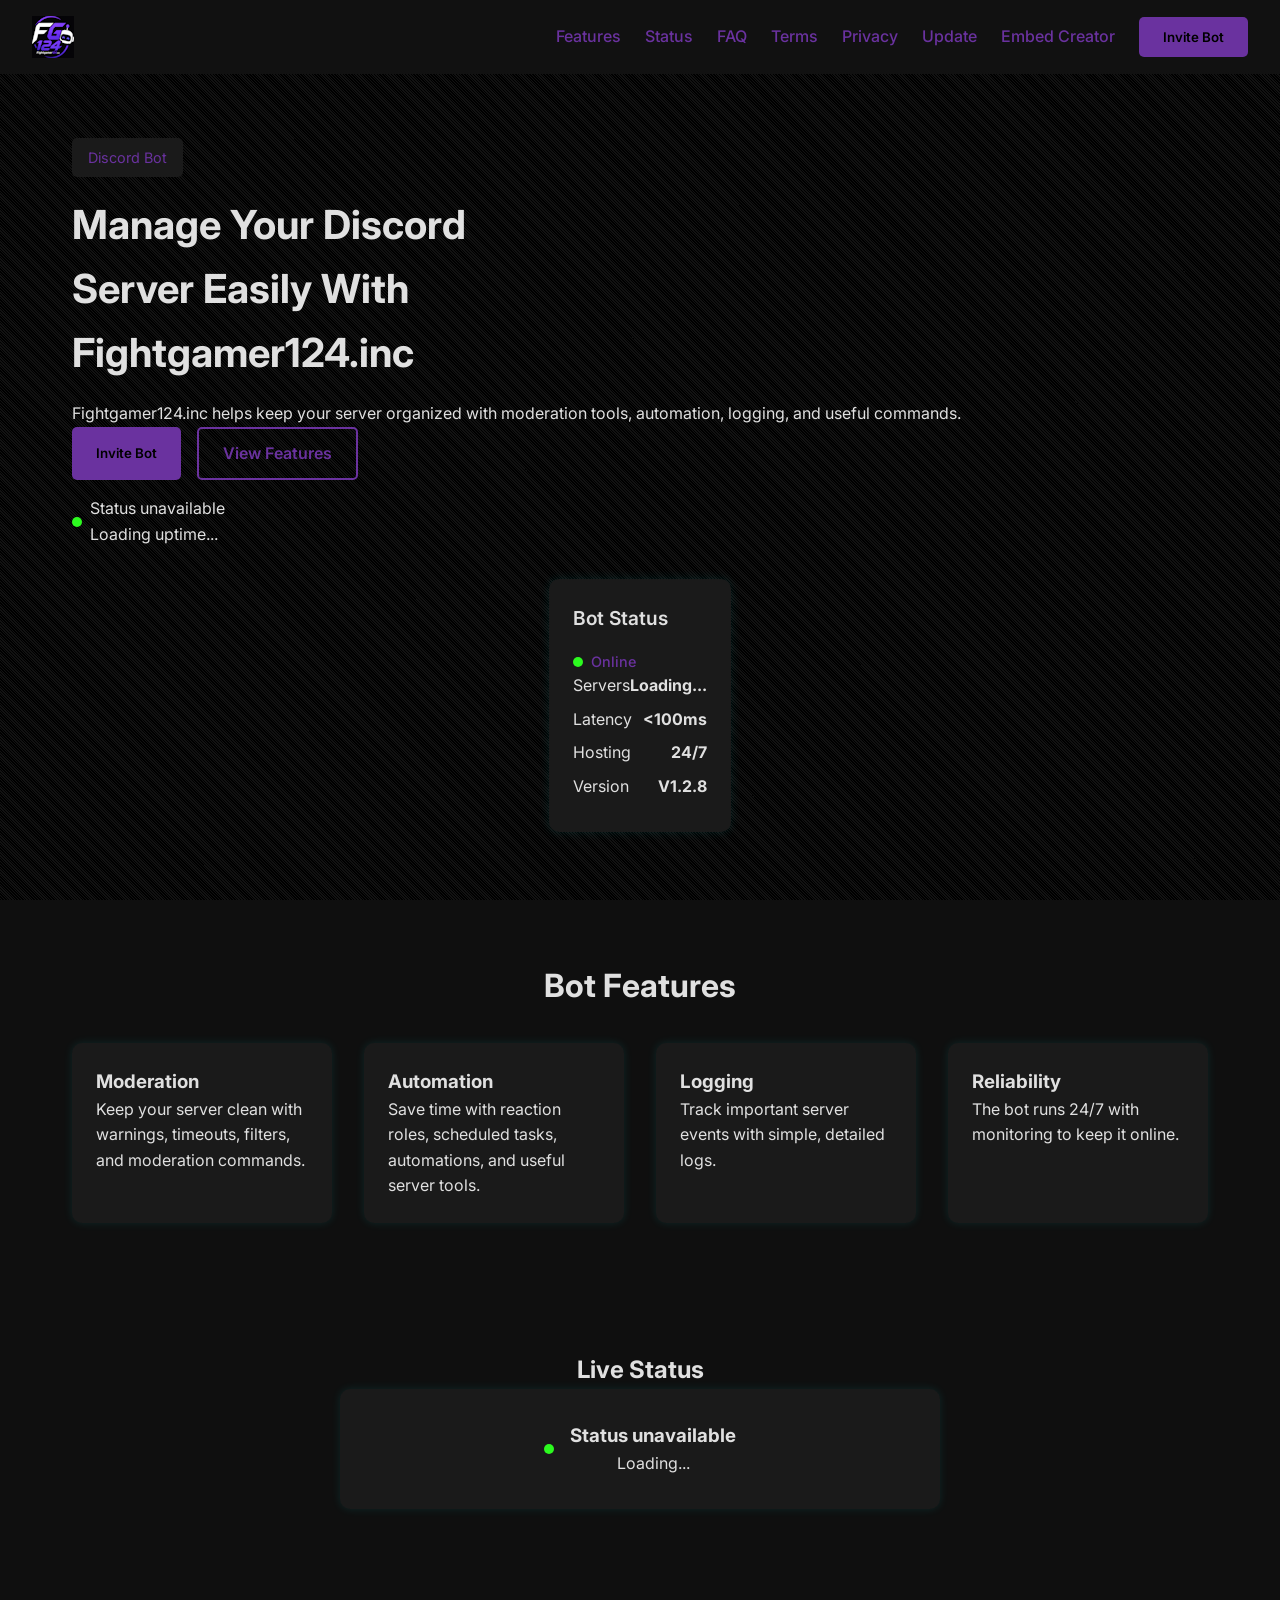
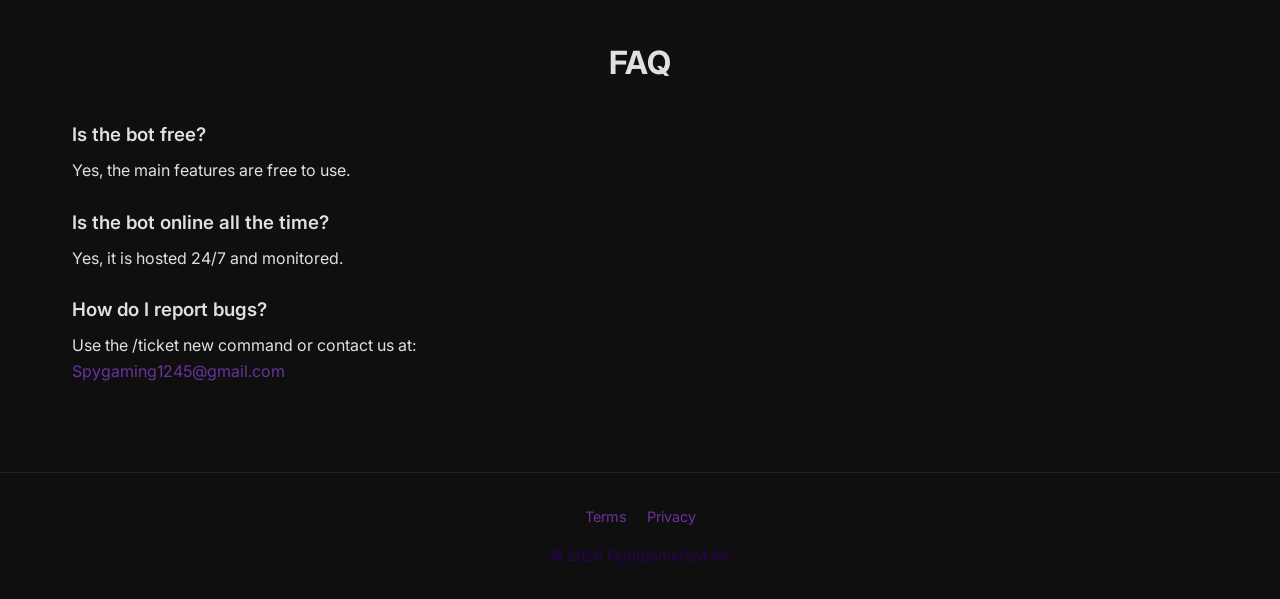
==== index.html @ 05a40d1c "Add favicon link to index.html Added a favicon link to the head section." ====
<!DOCTYPE html>
<html lang="en">
<head>
  <meta charset="UTF-8" />
  <meta name="viewport" content="width=device-width, initial-scale=1.0" />
  <title>Fightgamer124.inc | Discord Bot</title>
  <link rel="icon" type="image/png" href="assest/logo.png">
  <meta name="description" content="A Discord bot with moderation, automation, and useful tools for your server." />
  
  <link rel="preconnect" href="https://fonts.googleapis.com" />
  <link rel="preconnect" href="https://fonts.gstatic.com" crossorigin />
  <link href="https://fonts.googleapis.com/css2?family=Inter:wght@300;400;500;600;700;800&display=swap" rel="stylesheet" />

  <link rel="stylesheet" href="style.css" />
</head>

<body>
  <div class="background-grid"></div>
  <div class="background-glow"></div>

  <header>
    <nav class="navbar">
      <a class="logo" href="#">
        <img src="assets/logo.png" alt="FG124">
      </a>

      <button class="menu-toggle" id="menuToggle">
  ☰
</button>

<div class="nav-menu" id="navMenu">
  <div class="nav-links">
    <a href="#features">Features</a>
    <a href="#status">Status</a>
    <a href="#faq">FAQ</a>
    <a href="tos.html">Terms</a>
    <a href="privacy.html">Privacy</a>
    <a href="update.html">Update</a>
    <a href="embed.html">Embed Creator</a>
  </div>

  <button id="inviteTop" class="primary-button">
    Invite Bot
  </button>
</div>
    </nav>
  </header>

  <main>

    <section class="hero">

      <div class="hero-left">

        <span class="badge">Discord Bot</span>

        <h1>
          Manage Your Discord<br>
          Server Easily With<br>
          Fightgamer124.inc
        </h1>

        <p>
          Fightgamer124.inc helps keep your server organized with moderation tools,
          automation, logging, and useful commands.
        </p>

        <div class="hero-buttons">
          <button id="inviteHero" class="primary-button">
            Invite Bot
          </button>

          <a href="#features" class="secondary-button">
            View Features
          </a>
        </div>


        <div class="status-inline">

          <div id="statusDot" class="dot"></div>

          <div>
            <div id="statusText">
              Checking status...
            </div>

            <div id="uptimeText">
              Loading uptime...
            </div>
          </div>

        </div>

      </div>


      <div class="hero-right">

        <div class="dashboard-card">

          <div class="dashboard-top">

            <div class="dashboard-title">
              Bot Status
            </div>

            <div class="online-pill">

              <div class="dot online"></div>

              Online

            </div>

          </div>


          <div class="dashboard-content">

            <div class="metric">
              <span>Servers</span>
              <strong id="serverCount">Loading...</strong>
            </div>


            <div class="metric">
              <span>Latency</span>
              <strong>&lt;100ms</strong>
            </div>


            <div class="metric">
              <span>Hosting</span>
              <strong>24/7</strong>
            </div>


            <div class="metric">
              <span>Version</span>
              <strong>V1.2.8</strong>
            </div>

          </div>

        </div>

      </div>

    </section>



    <section id="features" class="features">

      <h2>Bot Features</h2>


      <div class="feature-grid">


        <div class="feature-card">

          <h3>Moderation</h3>

          <p>
            Keep your server clean with warnings, timeouts,
            filters, and moderation commands.
          </p>

        </div>



        <div class="feature-card">

          <h3>Automation</h3>

          <p>
            Save time with reaction roles, scheduled tasks,
            automations, and useful server tools.
          </p>

        </div>



        <div class="feature-card">

          <h3>Logging</h3>

          <p>
            Track important server events with simple,
            detailed logs.
          </p>

        </div>



        <div class="feature-card">

          <h3>Reliability</h3>

          <p>
            The bot runs 24/7 with monitoring to keep it online.
          </p>

        </div>


      </div>

    </section>



    <section id="status" class="status-section">

      <h2>Live Status</h2>


      <div class="status-card">

        <div class="status-header">

          <div id="liveDot" class="dot"></div>

          <div>

            <h3 id="liveStatus">
              Checking...
            </h3>

            <p id="liveUptime">
              Loading...
            </p>

          </div>

        </div>

      </div>


    </section>




    <section id="faq" class="faq">

      <h2>FAQ</h2>


      <div class="faq-item">

        <h3>Is the bot free?</h3>

        <p>
          Yes, the main features are free to use.
        </p>

      </div>



      <div class="faq-item">

        <h3>Is the bot online all the time?</h3>

        <p>
          Yes, it is hosted 24/7 and monitored.
        </p>

      </div>



      <div class="faq-item">

        <h3>How do I report bugs?</h3>

        <p>
          Use the /ticket new command or contact us at:
          <br>
          <a href="mailto:Spygaming1245@gmail.com">
            Spygaming1245@gmail.com
          </a>
        </p>

      </div>


    </section>


  </main>



  <footer>

    <div class="footer-links">

      <a href="tos.html">
        Terms
      </a>

      <a href="privacy.html">
        Privacy
      </a>

    </div>


    <p>
      © 2026 Fightgamer124.inc
    </p>

  </footer>





  <div id="inviteModal" class="modal hidden">


    <div class="modal-card">


      <h2>
        Before adding the bot
      </h2>


      <p>
        Please read and accept the
        <a href="tos.html" target="_blank">
          Terms of Service
        </a>

        and

        <a href="privacy.html" target="_blank">
          Privacy Policy
        </a>

        before continuing.
      </p>



      <label class="checkbox">

        <input type="checkbox" id="agree" />

        <span>
          I agree to the Terms of Service and Privacy Policy.
        </span>

      </label>



      <div class="modal-buttons">


        <button id="cancelInvite" class="secondary-button">
          Cancel
        </button>


        <button id="continueInvite" class="primary-button" disabled>
          Continue
        </button>


      </div>


    </div>


  </div>




  <script src="script.js"></script>

</body>
</html>
---- style.css ----
/* Reset and Base Styles */
* {
  margin: 0;
  padding: 0;
  box-sizing: border-box;
  font-family: 'Inter', sans-serif;
}

body {
  background-color: #0f0f0f;
  color: #e0e0e0;
  line-height: 1.6;
}

a {
  color: #6A329F;
  text-decoration: none;
}

/* Background Effects */
.background-grid {
  position: fixed;
  top: 0;
  left: 0;
  width: 100%;
  height: 100%;
  background: linear-gradient(rgba(0, 0, 0, 0.3), rgba(0, 0, 0, 0.3)),
              repeating-linear-gradient(45deg, #000000, #000000 1px, #1a1a1a 1px, #1a1a1a 2px);
  z-index: -1;
}

.background-glow {
  position: fixed;
  top: 0;
  left: 0;
  width: 100%;
  height: 100%;
  background: radial-gradient(circle at 50% 50%, rgba(0, 255, 255, 0.1) 0%, transparent 70%);
  z-index: -2;
}

/* Navbar */
.navbar {
  display: flex;
  justify-content: space-between;
  align-items: center;
  padding: 1rem 2rem;
  background-color: #111;
  position: sticky;
  top: 0;
  z-index: 1000;
}

.logo {
    display: flex;
    align-items: center;
    gap: 12px;
    text-decoration: none;
    color: white;
    font-weight: 700;
    font-size: 1.1rem;
}

.logo-img{
    width:42px;
    height:42px;
}

.logo:hover .logo-img {
    transform: scale(1.08);
}

.back-container{
    width:90%;
    max-width:1200px;
    margin:25px auto 0;
}

.back-button{
    display:inline-block;
    background:#6d28d9;
    color:#fff;
    text-decoration:none;
    padding:12px 22px;
    border-radius:8px;
    font-weight:600;
    transition:.25s;
    box-shadow:0 4px 12px rgba(0,0,0,.3);
}

.back-button:hover{
    background:#7c3aed;
    transform:translateY(-2px);
    box-shadow:0 8px 20px rgba(0,0,0,.4);
}

.back-button:active{
    transform:translateY(0);
}

.logo {
  display: flex;
  align-items: center;
  gap: 0.5rem;
  font-weight: 700;
  color: #6A329F;
}

.logo-icon {
  font-size: 1.5rem;
  color: #6A329F;
}

.nav-links {
  display: flex;
  gap: 1.5rem;
}

.nav-links a {
  font-weight: 500;
  transition: color 0.3s;
}

.nav-links a:hover {
  color: #6A329F;
}

/* Hero Section */
.hero {
  display: flex;
  flex-direction: column;
  gap: 2rem;
  padding: 4rem 2rem;
  max-width: 1200px;
  margin: 0 auto;
}

.hero-left {
  flex: 1;
}

.badge {
  display: inline-block;
  padding: 0.5rem 1rem;
  background-color: #1a1a1a;
  border-radius: 5px;
  font-size: 0.9rem;
  color: #6A329F;
  margin-bottom: 1rem;
}

.hero-left h1 {
  font-size: 2.5rem;
  margin-bottom: 1rem;
}

.hero-buttons {
  display: flex;
  gap: 1rem;
  margin-bottom: 1rem;
}

.primary-button {
  padding: 0.75rem 1.5rem;
  background-color: #6A329F;
  color: #000;
  border: none;
  border-radius: 5px;
  font-weight: 600;
  cursor: pointer;
  transition: background-color 0.3s;
}

.primary-button:hover {
  background-color: #2CFA1F;
}

.secondary-button {
  padding: 0.75rem 1.5rem;
  background-color: transparent;
  color: #6A329F;
  border: 2px solid #6A329F;
  border-radius: 5px;
  font-weight: 600;
  cursor: pointer;
  transition: background-color 0.3s, color 0.3s;
}

.secondary-button:hover {
  background-color: #6A329F;
  color: #000;
}

.status-inline {
  display: flex;
  align-items: center;
  gap: 0.5rem;
  margin-top: 1rem;
}

.dot {
  width: 10px;
  height: 10px;
  border-radius: 50%;
  background-color: #2CFA1F;
}

/* Hero Right */
.hero-right {
  flex: 1;
  display: flex;
  justify-content: center;
}

.dashboard-card {
  background-color: #1a1a1a;
  padding: 1.5rem;
  border-radius: 10px;
  box-shadow: 0 0 10px rgba(0, 255, 255, 0.1);
}

.dashboard-title {
  font-size: 1.2rem;
  font-weight: 600;
  margin-bottom: 1rem;
}

.metric {
  display: flex;
  justify-content: space-between;
  margin-bottom: 0.5rem;
}

.online-pill {
  display: flex;
  align-items: center;
  gap: 0.5rem;
  font-size: 0.9rem;
  font-weight: 500;
  color: #6A329F;
}

/* Stats Section */
.stats {
  display: flex;
  justify-content: center;
  gap: 2rem;
  padding: 3rem 2rem;
  flex-wrap: wrap;
}

.stat-card {
  background-color: #1a1a1a;
  padding: 2rem;
  border-radius: 10px;
  text-align: center;
  width: 200px;
  box-shadow: 0 0 10px rgba(0, 255, 255, 0.1);
}

.stat-card h2 {
  font-size: 1.5rem;
  margin-bottom: 0.5rem;
}

/* Features Section */
.features {
  padding: 4rem 2rem;
  max-width: 1200px;
  margin: 0 auto;
}

.features h2 {
  text-align: center;
  font-size: 2rem;
  margin-bottom: 2rem;
}

.feature-grid {
  display: grid;
  grid-template-columns: repeat(auto-fit, minmax(250px, 1fr));
  gap: 2rem;
}

.feature-card {
  background-color: #1a1a1a;
  padding: 1.5rem;
  border-radius: 10px;
  box-shadow: 0 0 10px rgba(0, 255, 255, 0.1);
}

/* Status Section */
.status-section {
  padding: 4rem 2rem;
  max-width: 1200px;
  margin: 0 auto;
  text-align: center;
}

.status-card {
  background-color: #1a1a1a;
  padding: 2rem;
  border-radius: 10px;
  box-shadow: 0 0 10px rgba(0, 255, 255, 0.1);
  max-width: 600px;
  margin: 0 auto;
}

.status-header {
  display: flex;
  align-items: center;
  justify-content: center;
  gap: 1rem;
}

/* FAQ Section */
.faq {
  padding: 4rem 2rem;
  max-width: 1200px;
  margin: 0 auto;
}

.faq h2 {
  text-align: center;
  font-size: 2rem;
  margin-bottom: 2rem;
}

.faq-item {
  margin-bottom: 1.5rem;
}

.faq-item h3 {
  margin-bottom: 0.5rem;
  font-weight: 600;
}

/* Footer */
footer {
  padding: 2rem;
  text-align: center;
  font-size: 0.9rem;
  color: #2a0059;
  border-top: 1px solid #222;
}

.footer-links {
  margin-bottom: 1rem;
}

.footer-links a {
  margin: 0 0.5rem;
}

/* Modal */
.modal {
  position: fixed;
  top: 0;
  left: 0;
  width: 100%;
  height: 100%;
  background-color: rgba(0, 0, 0, 0.8);
  display: flex;
  align-items: center;
  justify-content: center;
  z-index: 1001;
}

.modal-card {
  user-select: none;
  -webkit-user-select: none;
  -moz-user-select: none;
  -ms-user-select: none;
}

.modal-card a,
.modal-card button,
.modal-card input {
  user-select: auto;
  -webkit-user-select: auto;
}

.modal-card {
  background-color: #1a1a1a;
  padding: 2rem;
  border-radius: 10px;
  max-width: 500px;
  width: 90%;
  box-shadow: 0 0 10px rgba(0, 255, 255, 0.3);
}

.checkbox {
  display: flex;
  align-items: center;
  gap: 0.5rem;
  margin-bottom: 1rem;
}

.checkbox input {
  accent-color: #6A329F;
}

.modal-buttons {
  display: flex;
  justify-content: flex-end;
  gap: 1rem;
  margin-top: 1rem;
}

/* FIX: Hide modal until JavaScript opens it */
.hidden {
  display: none !important;
}
/* ===========================
   Responsive Navbar
=========================== */

.menu-toggle{
    display:none;
    background:none;
    border:none;
    color:#fff;
    font-size:30px;
    cursor:pointer;
}

.nav-menu{
    display:flex;
    align-items:center;
    gap:1.5rem;
}

@media (max-width:768px){

    body{
        overflow-x:hidden;
    }

    .navbar{
        position:relative;
        padding:1rem;
    }

    .menu-toggle{
        display:block;
    }

    .nav-menu{
        display:none;
        position:absolute;
        top:100%;
        left:0;
        width:100%;
        background:#111;
        padding:20px;
        flex-direction:column;
        border-top:1px solid #222;
        box-shadow:0 10px 20px rgba(0,0,0,.4);
    }

    .nav-menu.active{
        display:flex;
    }

    .nav-links{
        width:100%;
        flex-direction:column;
        align-items:center;
        gap:15px;
    }

    .nav-links a{
        width:100%;
        text-align:center;
        padding:10px;
    }

    #inviteTop{
        width:100%;
        margin-top:10px;
    }

    .hero{
        padding:2rem 1rem;
        text-align:center;
    }

    .hero-left h1{
        font-size:2rem;
        line-height:1.2;
    }

    .hero-buttons{
        flex-direction:column;
        align-items:center;
    }

    .hero-buttons a,
    .hero-buttons button{
        width:100%;
        max-width:320px;
    }

    .status-inline{
        justify-content:center;
    }

    .hero-right{
        margin-top:30px;
    }

    .dashboard-card{
        width:100%;
        max-width:400px;
    }

    .stats{
        flex-direction:column;
        align-items:center;
    }

    .stat-card{
        width:100%;
        max-width:320px;
    }

    .features,
    .faq,
    .status-section{
        padding:3rem 1rem;
    }

    .feature-grid{
        grid-template-columns:1fr;
    }

    .footer-links{
        display:flex;
        flex-direction:column;
        gap:10px;
    }

    .modal-buttons{
        flex-direction:column;
    }

    .modal-buttons button{
        width:100%;
    }

    button,
    .primary-button,
    .secondary-button{
        min-height:48px;
    }
}
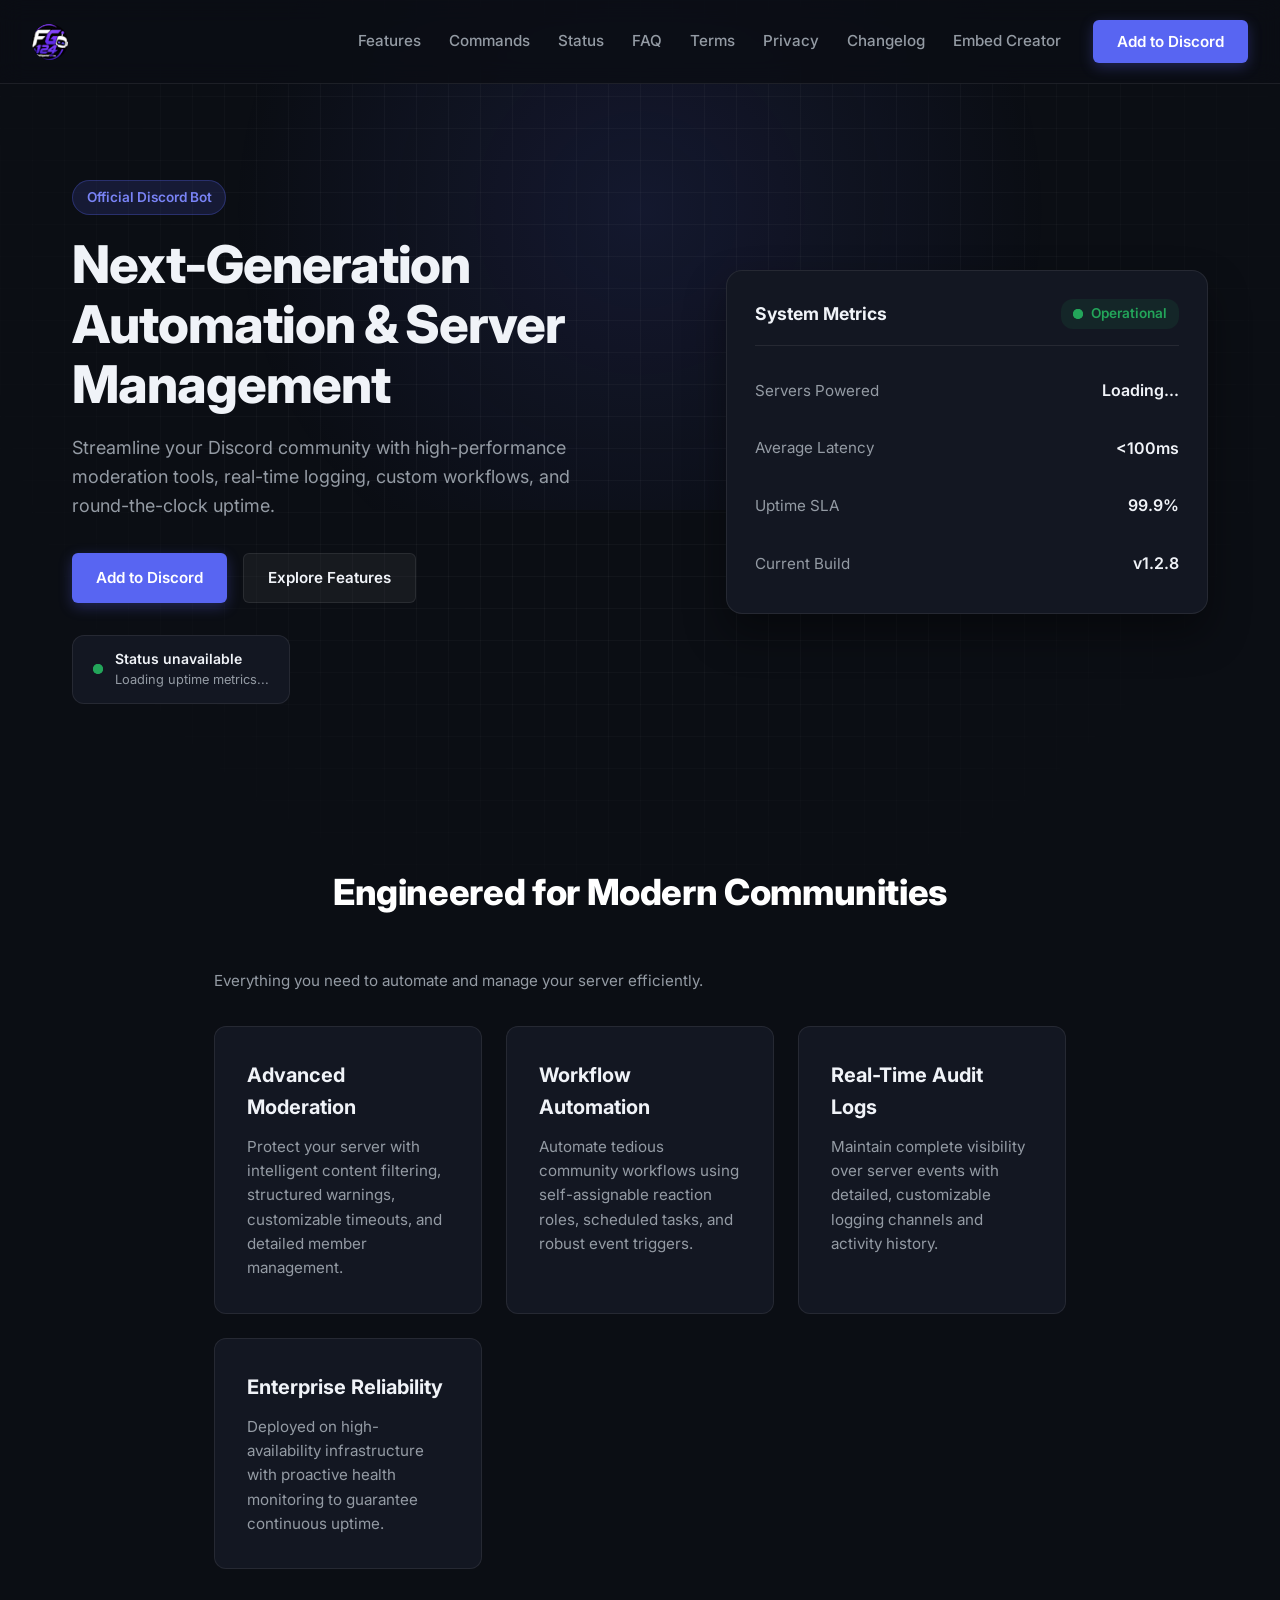
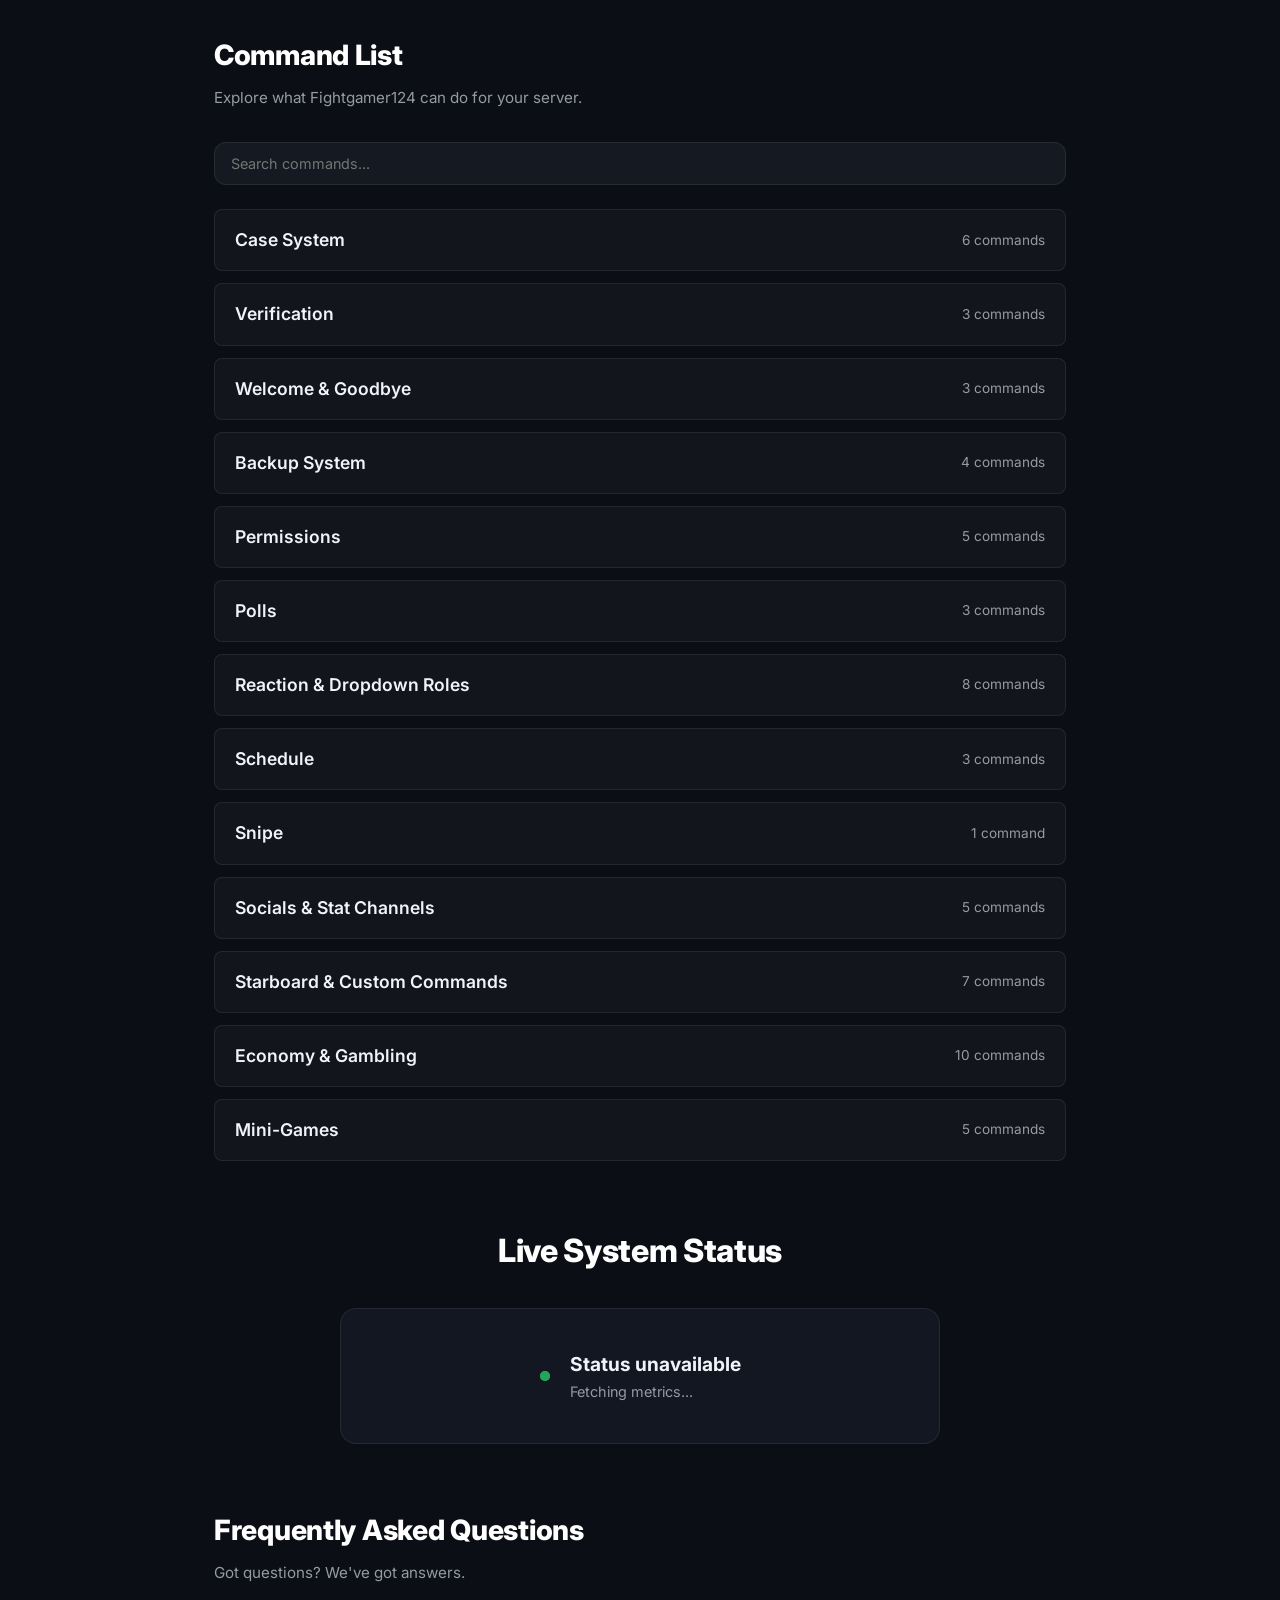
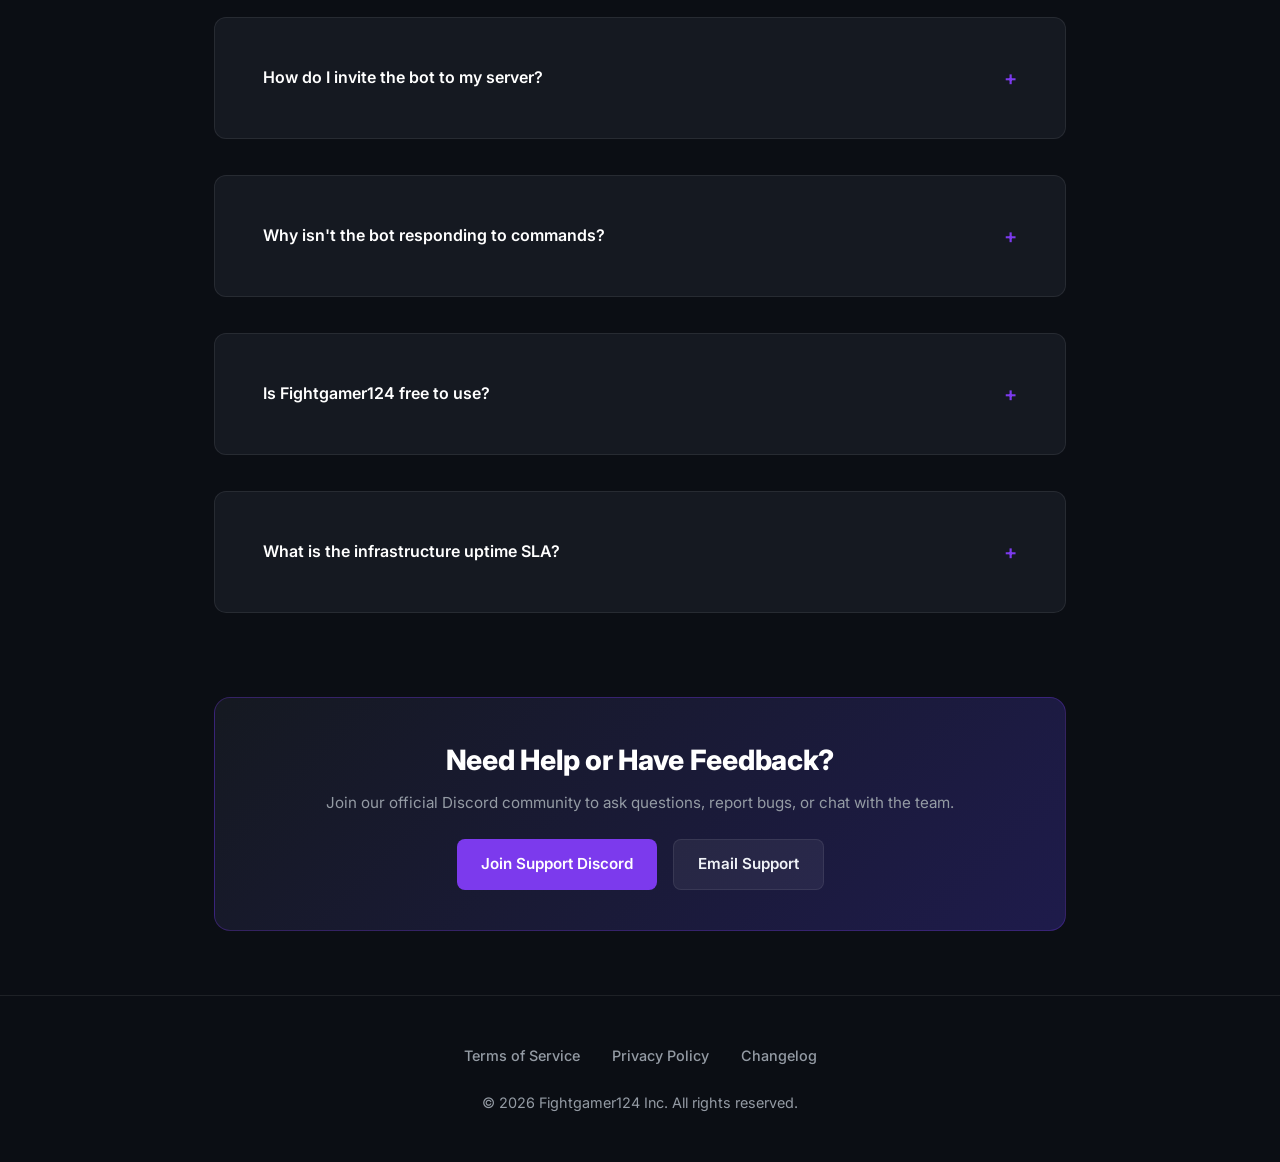
==== commit af97aec8: "Add files via upload" ====
--- a/index.html
+++ b/index.html
@@ -3,13 +3,15 @@
 <head>
   <meta charset="UTF-8" />
   <meta name="viewport" content="width=device-width, initial-scale=1.0" />
-  <title>Fightgamer124.inc | Discord Bot</title>
-  <link rel="icon" type="image/png" href="assest/logo.png">
-  <meta name="description" content="A Discord bot with moderation, automation, and useful tools for your server." />
+  <title>FG124 | Discord Bot</title>
   
+  <link rel="icon" type="image/png" href="assets/logo.png">
+  <meta name="description" content="Powerful Discord bot providing enterprise-grade moderation, continuous server logging, and seamless workflow automation." />
+  
+  <!-- Preconnects & Fonts -->
   <link rel="preconnect" href="https://fonts.googleapis.com" />
   <link rel="preconnect" href="https://fonts.gstatic.com" crossorigin />
-  <link href="https://fonts.googleapis.com/css2?family=Inter:wght@300;400;500;600;700;800&display=swap" rel="stylesheet" />
+  <link href="https://fonts.googleapis.com/css2?family=Inter:wght@400;500;600;700;800&display=swap" rel="stylesheet" />
 
   <link rel="stylesheet" href="style.css" />
 </head>
@@ -18,377 +20,675 @@
   <div class="background-grid"></div>
   <div class="background-glow"></div>
 
+  <!-- Header Section -->
   <header>
-    <nav class="navbar">
+    <nav class="navbar" aria-label="Main Navigation">
       <a class="logo" href="#">
-        <img src="assets/logo.png" alt="FG124">
+        <img src="assets/logo.png" alt="Fightgamer124 Logo">
       </a>
 
-      <button class="menu-toggle" id="menuToggle">
-  ☰
-</button>
-
-<div class="nav-menu" id="navMenu">
-  <div class="nav-links">
-    <a href="#features">Features</a>
-    <a href="#status">Status</a>
-    <a href="#faq">FAQ</a>
-    <a href="tos.html">Terms</a>
-    <a href="privacy.html">Privacy</a>
-    <a href="update.html">Update</a>
-    <a href="embed.html">Embed Creator</a>
-  </div>
-
-  <button id="inviteTop" class="primary-button">
-    Invite Bot
-  </button>
-</div>
+      <button class="menu-toggle" id="menuToggle" aria-label="Toggle menu" aria-expanded="false">
+        ☰
+      </button>
+
+      <div class="nav-menu" id="navMenu">
+        <div class="nav-links">
+          <a href="#features">Features</a>
+          <a href="#commands">Commands</a>
+          <a href="#status">Status</a>
+          <a href="#faq">FAQ</a>
+          <a href="tos.html">Terms</a>
+          <a href="privacy.html">Privacy</a>
+          <a href="update.html">Changelog</a>
+          <a href="embed.html">Embed Creator</a>
+        </div>
+
+        <button id="inviteTop" class="primary-button">
+          Add to Discord
+        </button>
+      </div>
     </nav>
   </header>
 
   <main>
-
+    <!-- Hero Section -->
     <section class="hero">
-
       <div class="hero-left">
-
-        <span class="badge">Discord Bot</span>
+        <span class="badge">Official Discord Bot</span>
 
         <h1>
-          Manage Your Discord<br>
-          Server Easily With<br>
-          Fightgamer124.inc
+          Next-Generation<br>
+          Automation & Server<br>
+          Management
         </h1>
 
         <p>
-          Fightgamer124.inc helps keep your server organized with moderation tools,
-          automation, logging, and useful commands.
+          Streamline your Discord community with high-performance moderation tools, real-time logging, custom workflows, and round-the-clock uptime.
         </p>
 
         <div class="hero-buttons">
           <button id="inviteHero" class="primary-button">
-            Invite Bot
+            Add to Discord
           </button>
-
           <a href="#features" class="secondary-button">
-            View Features
+            Explore Features
           </a>
         </div>
 
-
         <div class="status-inline">
-
           <div id="statusDot" class="dot"></div>
-
           <div>
-            <div id="statusText">
-              Checking status...
-            </div>
-
-            <div id="uptimeText">
-              Loading uptime...
-            </div>
-          </div>
-
-        </div>
-
-      </div>
-
+            <div id="statusText">Checking system operational status...</div>
+            <div id="uptimeText">Loading uptime metrics...</div>
+          </div>
+        </div>
+      </div>
 
       <div class="hero-right">
-
         <div class="dashboard-card">
-
           <div class="dashboard-top">
-
-            <div class="dashboard-title">
-              Bot Status
-            </div>
-
+            <div class="dashboard-title">System Metrics</div>
             <div class="online-pill">
-
               <div class="dot online"></div>
-
-              Online
-
-            </div>
-
-          </div>
-
+              Operational
+            </div>
+          </div>
 
           <div class="dashboard-content">
-
             <div class="metric">
-              <span>Servers</span>
+              <span>Servers Powered</span>
               <strong id="serverCount">Loading...</strong>
             </div>
 
-
             <div class="metric">
-              <span>Latency</span>
+              <span>Average Latency</span>
               <strong>&lt;100ms</strong>
             </div>
 
-
             <div class="metric">
-              <span>Hosting</span>
-              <strong>24/7</strong>
-            </div>
-
+              <span>Uptime SLA</span>
+              <strong>99.9%</strong>
+            </div>
 
             <div class="metric">
-              <span>Version</span>
-              <strong>V1.2.8</strong>
-            </div>
-
-          </div>
-
-        </div>
-
-      </div>
-
+              <span>Current Build</span>
+              <strong>v1.2.8</strong>
+            </div>
+          </div>
+        </div>
+      </div>
     </section>
 
-
-
-    <section id="features" class="features">
-
-      <h2>Bot Features</h2>
-
+    <!-- Features Section -->
+    <section id="features" class="features site-section">
+      <h2 class="section-title">Engineered for Modern Communities</h2>
+      <p class="section-desc">Everything you need to automate and manage your server efficiently.</p>
 
       <div class="feature-grid">
-
-
         <div class="feature-card">
-
-          <h3>Moderation</h3>
-
+          <h3>Advanced Moderation</h3>
           <p>
-            Keep your server clean with warnings, timeouts,
-            filters, and moderation commands.
+            Protect your server with intelligent content filtering, structured warnings, customizable timeouts, and detailed member management.
           </p>
-
-        </div>
-
-
+        </div>
 
         <div class="feature-card">
-
-          <h3>Automation</h3>
-
+          <h3>Workflow Automation</h3>
           <p>
-            Save time with reaction roles, scheduled tasks,
-            automations, and useful server tools.
+            Automate tedious community workflows using self-assignable reaction roles, scheduled tasks, and robust event triggers.
           </p>
-
-        </div>
-
-
+        </div>
 
         <div class="feature-card">
-
-          <h3>Logging</h3>
-
+          <h3>Real-Time Audit Logs</h3>
           <p>
-            Track important server events with simple,
-            detailed logs.
+            Maintain complete visibility over server events with detailed, customizable logging channels and activity history.
           </p>
-
-        </div>
-
-
+        </div>
 
         <div class="feature-card">
-
-          <h3>Reliability</h3>
-
+          <h3>Enterprise Reliability</h3>
           <p>
-            The bot runs 24/7 with monitoring to keep it online.
+            Deployed on high-availability infrastructure with proactive health monitoring to guarantee continuous uptime.
           </p>
-
-        </div>
-
-
-      </div>
-
+        </div>
+      </div>
     </section>
 
-
-
-    <section id="status" class="status-section">
-
-      <h2>Live Status</h2>
-
+    <!-- Command List Section -->
+    <!-- Command List Section -->
+    <section id="commands" class="site-section">
+      <h2 class="section-title">Command List</h2>
+      <p class="section-desc">Explore what Fightgamer124 can do for your server.</p>
+
+      <div class="command-controls">
+        <input type="text" id="cmdSearch" class="search-input" placeholder="Search commands...">
+      </div>
+
+      <div class="command-categories" id="commandGrid">
+        
+        <!-- Case System -->
+        <details class="command-category">
+          <summary class="category-title">Case System <span class="cmd-count">6 commands</span></summary>
+          <div class="command-grid">
+            <div class="command-card" data-name="/case setup">
+              <div class="command-name">/case setup</div>
+              <div class="command-desc">Configure the submission, review, and results channels.</div>
+              <span class="command-badge">Case System</span>
+            </div>
+            <div class="command-card" data-name="/case submit">
+              <div class="command-name">/case submit</div>
+              <div class="command-desc">Open the appeal modal to submit a case.</div>
+              <span class="command-badge">Case System</span>
+            </div>
+            <div class="command-card" data-name="/case decide">
+              <div class="command-name">/case decide</div>
+              <div class="command-desc">Issue a final decision (Approve or Deny) on a case.</div>
+              <span class="command-badge">Case System</span>
+            </div>
+            <div class="command-card" data-name="/case history">
+              <div class="command-name">/case history</div>
+              <div class="command-desc">View past cases submitted by a specific user.</div>
+              <span class="command-badge">Case System</span>
+            </div>
+            <div class="command-card" data-name="/case view">
+              <div class="command-name">/case view</div>
+              <div class="command-desc">View detailed information for a specific case ID.</div>
+              <span class="command-badge">Case System</span>
+            </div>
+            <div class="command-card" data-name="/case list">
+              <div class="command-name">/case list</div>
+              <div class="command-desc">List cases in the server filtered by status.</div>
+              <span class="command-badge">Case System</span>
+            </div>
+          </div>
+        </details>
+
+        <!-- Verification -->
+        <details class="command-category">
+          <summary class="category-title">Verification <span class="cmd-count">3 commands</span></summary>
+          <div class="command-grid">
+            <div class="command-card" data-name="/verify setup">
+              <div class="command-name">/verify setup</div>
+              <div class="command-desc">Configure the verification channel, role, and method (Button or Captcha).</div>
+              <span class="command-badge">Verification</span>
+            </div>
+            <div class="command-card" data-name="/verify disable">
+              <div class="command-name">/verify disable</div>
+              <div class="command-desc">Turn off the verification system.</div>
+              <span class="command-badge">Verification</span>
+            </div>
+            <div class="command-card" data-name="/verify status">
+              <div class="command-name">/verify status</div>
+              <div class="command-desc">Check current verification setup and channel status.</div>
+              <span class="command-badge">Verification</span>
+            </div>
+          </div>
+        </details>
+
+        <!-- Welcome -->
+        <details class="command-category">
+          <summary class="category-title">Welcome & Goodbye <span class="cmd-count">3 commands</span></summary>
+          <div class="command-grid">
+            <div class="command-card" data-name="/welcome setup">
+              <div class="command-name">/welcome setup</div>
+              <div class="command-desc">Manage welcome messages (enable, disable, test, toggleimage).</div>
+              <span class="command-badge">Welcome</span>
+            </div>
+            <div class="command-card" data-name="/welcome background">
+              <div class="command-name">/welcome background</div>
+              <div class="command-desc">Set or clear a custom image URL for welcome cards.</div>
+              <span class="command-badge">Welcome</span>
+            </div>
+            <div class="command-card" data-name="/welcome goodbye">
+              <div class="command-name">/welcome goodbye</div>
+              <div class="command-desc">Configure goodbye messages (enable, disable, test, embed).</div>
+              <span class="command-badge">Welcome</span>
+            </div>
+          </div>
+        </details>
+
+        <!-- Backup -->
+        <details class="command-category">
+          <summary class="category-title">Backup System <span class="cmd-count">4 commands</span></summary>
+          <div class="command-grid">
+            <div class="command-card" data-name="/backup create">
+              <div class="command-name">/backup create</div>
+              <div class="command-desc">Create a private or public server configuration backup.</div>
+              <span class="command-badge">Backup</span>
+            </div>
+            <div class="command-card" data-name="/backup list">
+              <div class="command-name">/backup list</div>
+              <div class="command-desc">View all available private and public backups.</div>
+              <span class="command-badge">Backup</span>
+            </div>
+            <div class="command-card" data-name="/backup info">
+              <div class="command-name">/backup info</div>
+              <div class="command-desc">Inspect details of a specific backup file.</div>
+              <span class="command-badge">Backup</span>
+            </div>
+            <div class="command-card" data-name="/backup load">
+              <div class="command-name">/backup load</div>
+              <div class="command-desc">Restore server roles, channels, and permissions from a backup file.</div>
+              <span class="command-badge">Backup</span>
+            </div>
+          </div>
+        </details>
+
+        <!-- Permissions -->
+        <details class="command-category">
+          <summary class="category-title">Permissions <span class="cmd-count">5 commands</span></summary>
+          <div class="command-grid">
+            <div class="command-card" data-name="/permissions mode">
+              <div class="command-name">/permissions mode</div>
+              <div class="command-desc">Switch between basic and custom permission modes.</div>
+              <span class="command-badge">Permissions</span>
+            </div>
+            <div class="command-card" data-name="/permissions setrole">
+              <div class="command-name">/permissions setrole</div>
+              <div class="command-desc">Require a specific role to use a command.</div>
+              <span class="command-badge">Permissions</span>
+            </div>
+            <div class="command-card" data-name="/permissions removerole">
+              <div class="command-name">/permissions removerole</div>
+              <div class="command-desc">Remove a role requirement from a command.</div>
+              <span class="command-badge">Permissions</span>
+            </div>
+            <div class="command-card" data-name="/permissions clear">
+              <div class="command-name">/permissions clear</div>
+              <div class="command-desc">Remove all role restrictions from a command.</div>
+              <span class="command-badge">Permissions</span>
+            </div>
+            <div class="command-card" data-name="/permissions list">
+              <div class="command-name">/permissions list</div>
+              <div class="command-desc">View current permission mode and all rules.</div>
+              <span class="command-badge">Permissions</span>
+            </div>
+          </div>
+        </details>
+
+        <!-- Polls -->
+        <details class="command-category">
+          <summary class="category-title">Polls <span class="cmd-count">3 commands</span></summary>
+          <div class="command-grid">
+            <div class="command-card" data-name="/poll">
+              <div class="command-name">/poll</div>
+              <div class="command-desc">Create a new poll with emoji voting (up to 10 options).</div>
+              <span class="command-badge">Polls</span>
+            </div>
+            <div class="command-card" data-name="/poll_results">
+              <div class="command-name">/poll_results</div>
+              <div class="command-desc">View current vote counts for a poll.</div>
+              <span class="command-badge">Polls</span>
+            </div>
+            <div class="command-card" data-name="/poll_end">
+              <div class="command-name">/poll_end</div>
+              <div class="command-desc">End a poll and display final results/winners.</div>
+              <span class="command-badge">Polls</span>
+            </div>
+          </div>
+        </details>
+
+        <!-- Reaction & Dropdown Roles -->
+        <details class="command-category">
+          <summary class="category-title">Reaction & Dropdown Roles <span class="cmd-count">8 commands</span></summary>
+          <div class="command-grid">
+            <div class="command-card" data-name="/reactionrole">
+              <div class="command-name">/reactionrole</div>
+              <div class="command-desc">Create a reaction role message.</div>
+              <span class="command-badge">Reaction Roles</span>
+            </div>
+            <div class="command-card" data-name="/reactionrole_add">
+              <div class="command-name">/reactionrole_add</div>
+              <div class="command-desc">Add a reaction role to an existing message.</div>
+              <span class="command-badge">Reaction Roles</span>
+            </div>
+            <div class="command-card" data-name="/reactionrole_remove">
+              <div class="command-name">/reactionrole_remove</div>
+              <div class="command-desc">Remove a reaction role from a message.</div>
+              <span class="command-badge">Reaction Roles</span>
+            </div>
+            <div class="command-card" data-name="/reactionrole_list">
+              <div class="command-name">/reactionrole_list</div>
+              <div class="command-desc">List all active reaction role messages in the server.</div>
+              <span class="command-badge">Reaction Roles</span>
+            </div>
+            <div class="command-card" data-name="/dropdownrole">
+              <div class="command-name">/dropdownrole</div>
+              <div class="command-desc">Create a dropdown role menu.</div>
+              <span class="command-badge">Dropdown Roles</span>
+            </div>
+            <div class="command-card" data-name="/dropdownrole_add">
+              <div class="command-name">/dropdownrole_add</div>
+              <div class="command-desc">Add a role option to a dropdown menu.</div>
+              <span class="command-badge">Dropdown Roles</span>
+            </div>
+            <div class="command-card" data-name="/dropdownrole_remove">
+              <div class="command-name">/dropdownrole_remove</div>
+              <div class="command-desc">Remove a role option from a dropdown menu.</div>
+              <span class="command-badge">Dropdown Roles</span>
+            </div>
+            <div class="command-card" data-name="/dropdownrole_list">
+              <div class="command-name">/dropdownrole_list</div>
+              <div class="command-desc">List all dropdown role menus in the server.</div>
+              <span class="command-badge">Dropdown Roles</span>
+            </div>
+          </div>
+        </details>
+
+        <!-- Schedule -->
+        <details class="command-category">
+          <summary class="category-title">Schedule <span class="cmd-count">3 commands</span></summary>
+          <div class="command-grid">
+            <div class="command-card" data-name="/schedule create">
+              <div class="command-name">/schedule create</div>
+              <div class="command-desc">Open a modal form to schedule a message.</div>
+              <span class="command-badge">Schedule</span>
+            </div>
+            <div class="command-card" data-name="/schedule list">
+              <div class="command-name">/schedule list</div>
+              <div class="command-desc">List all scheduled messages for the server.</div>
+              <span class="command-badge">Schedule</span>
+            </div>
+            <div class="command-card" data-name="/schedule cancel">
+              <div class="command-name">/schedule cancel</div>
+              <div class="command-desc">Cancel a scheduled message by ID.</div>
+              <span class="command-badge">Schedule</span>
+            </div>
+          </div>
+        </details>
+
+        <!-- Snipe -->
+        <details class="command-category">
+          <summary class="category-title">Snipe <span class="cmd-count">1 command</span></summary>
+          <div class="command-grid">
+            <div class="command-card" data-name="/snipe">
+              <div class="command-name">/snipe</div>
+              <div class="command-desc">View recently deleted or edited messages in the channel.</div>
+              <span class="command-badge">Snipe</span>
+            </div>
+          </div>
+        </details>
+
+        <!-- Socials & Stat Channels -->
+        <details class="command-category">
+          <summary class="category-title">Socials & Stat Channels <span class="cmd-count">5 commands</span></summary>
+          <div class="command-grid">
+            <div class="command-card" data-name="/socials link">
+              <div class="command-name">/socials link</div>
+              <div class="command-desc">Link your Twitch or YouTube channel.</div>
+              <span class="command-badge">Socials</span>
+            </div>
+            <div class="command-card" data-name="/socials unlink">
+              <div class="command-name">/socials unlink</div>
+              <div class="command-desc">Unlink a social platform.</div>
+              <span class="command-badge">Socials</span>
+            </div>
+            <div class="command-card" data-name="/socials stats">
+              <div class="command-name">/socials stats</div>
+              <div class="command-desc">View your or another user's social stats.</div>
+              <span class="command-badge">Socials</span>
+            </div>
+            <div class="command-card" data-name="/socials leaderboard">
+              <div class="command-name">/socials leaderboard</div>
+              <div class="command-desc">View the top Twitch/YouTube channels in the server.</div>
+              <span class="command-badge">Socials</span>
+            </div>
+            <div class="command-card" data-name="/statchannel">
+              <div class="command-name">/statchannel</div>
+              <div class="command-desc">Add, remove, or list voice channels displaying live follower/subscriber counts.</div>
+              <span class="command-badge">Stat Channels</span>
+            </div>
+          </div>
+        </details>
+
+        <!-- Starboard & Custom Commands -->
+        <details class="command-category">
+          <summary class="category-title">Starboard & Custom Commands <span class="cmd-count">7 commands</span></summary>
+          <div class="command-grid">
+            <div class="command-card" data-name="/star setup">
+              <div class="command-name">/star setup</div>
+              <div class="command-desc">Set up the starboard system in a specific channel.</div>
+              <span class="command-badge">Starboard</span>
+            </div>
+            <div class="command-card" data-name="/cc add">
+              <div class="command-name">/cc add</div>
+              <div class="command-desc">Add custom server text commands.</div>
+              <span class="command-badge">Custom Commands</span>
+            </div>
+            <div class="command-card" data-name="/cc edit">
+              <div class="command-name">/cc edit</div>
+              <div class="command-desc">Edit existing custom server text commands.</div>
+              <span class="command-badge">Custom Commands</span>
+            </div>
+            <div class="command-card" data-name="/cc remove">
+              <div class="command-name">/cc remove</div>
+              <div class="command-desc">Remove custom server text commands.</div>
+              <span class="command-badge">Custom Commands</span>
+            </div>
+            <div class="command-card" data-name="/cc list">
+              <div class="command-name">/cc list</div>
+              <div class="command-desc">List all custom server text commands.</div>
+              <span class="command-badge">Custom Commands</span>
+            </div>
+            <div class="command-card" data-name="/cc info">
+              <div class="command-name">/cc info</div>
+              <div class="command-desc">Inspect details of a custom text command.</div>
+              <span class="command-badge">Custom Commands</span>
+            </div>
+            <div class="command-card" data-name="/cc search">
+              <div class="command-name">/cc search</div>
+              <div class="command-desc">Search through custom server text commands.</div>
+              <span class="command-badge">Custom Commands</span>
+            </div>
+          </div>
+        </details>
+
+        <!-- Economy & Gambling -->
+        <details class="command-category">
+          <summary class="category-title">Economy & Gambling <span class="cmd-count">10 commands</span></summary>
+          <div class="command-grid">
+            <div class="command-card" data-name="/give">
+              <div class="command-name">/give</div>
+              <div class="command-desc">Interactive direct currency transfers between server members.</div>
+              <span class="command-badge">Economy</span>
+            </div>
+            <div class="command-card" data-name="/additem">
+              <div class="command-name">/additem</div>
+              <div class="command-desc">Admin controls to add items to the store.</div>
+              <span class="command-badge">Economy</span>
+            </div>
+            <div class="command-card" data-name="/removeitem">
+              <div class="command-name">/removeitem</div>
+              <div class="command-desc">Admin controls to remove items from the store.</div>
+              <span class="command-badge">Economy</span>
+            </div>
+            <div class="command-card" data-name="/buy">
+              <div class="command-name">/buy</div>
+              <div class="command-desc">Fuzzy search routing for item purchasing.</div>
+              <span class="command-badge">Economy</span>
+            </div>
+            <div class="command-card" data-name="Slots">
+              <div class="command-name">Slots</div>
+              <div class="command-desc">3-symbol slot machine reel spin. Payout: 10x for 3-of-a-kind; 2x for pairs.</div>
+              <span class="command-badge">Gambling</span>
+            </div>
+            <div class="command-card" data-name="Blackjack">
+              <div class="command-name">Blackjack</div>
+              <div class="command-desc">Dynamic card draw against dealer logic (stand on 17). Payout: 2.5x for natural Blackjack (3:2); 2x for win.</div>
+              <span class="command-badge">Gambling</span>
+            </div>
+            <div class="command-card" data-name="Roulette">
+              <div class="command-name">Roulette</div>
+              <div class="command-desc">European wheel rules (single 0). Payouts: Number (35:1), Color (2:1), Even/Odd (2:1), Dozen/Column (3:1), Half (2:1).</div>
+              <span class="command-badge">Gambling</span>
+            </div>
+            <div class="command-card" data-name="Coin Flip">
+              <div class="command-name">Coin Flip</div>
+              <div class="command-desc">50/50 prediction game with quick input (heads/tails). Payout: 2x for correct pick.</div>
+              <span class="command-badge">Gambling</span>
+            </div>
+            <div class="command-card" data-name="Dice Bet">
+              <div class="command-name">Dice Bet</div>
+              <div class="command-desc">Roll prediction across standard 1–6 die. Payout: 5x for exact match.</div>
+              <span class="command-badge">Gambling</span>
+            </div>
+            <div class="command-card" data-name="Poker">
+              <div class="command-name">Poker</div>
+              <div class="command-desc">5-Card Draw & Texas Hold'em interactive views with card swapping & round progression. Payout: 2x for win; tie refunds bet.</div>
+              <span class="command-badge">Gambling</span>
+            </div>
+          </div>
+        </details>
+
+        <!-- Mini-Games -->
+        <details class="command-category">
+          <summary class="category-title">Mini-Games <span class="cmd-count">5 commands</span></summary>
+          <div class="command-grid">
+            <div class="command-card" data-name="Tic Tac Toe">
+              <div class="command-name">Tic Tac Toe</div>
+              <div class="command-desc">Supports variable grid sizes (3x3 to 5x5) playable against members or the bot.</div>
+              <span class="command-badge">Mini-Games</span>
+            </div>
+            <div class="command-card" data-name="Higher or Lower">
+              <div class="command-name">Higher or Lower</div>
+              <div class="command-desc">Guessing higher/lower sequence across a custom range scale (up to 1000).</div>
+              <span class="command-badge">Mini-Games</span>
+            </div>
+            <div class="command-card" data-name="Trivia">
+              <div class="command-name">Trivia</div>
+              <div class="command-desc">Open trivia challenge system configured by difficulty level.</div>
+              <span class="command-badge">Mini-Games</span>
+            </div>
+            <div class="command-card" data-name="Connect 4">
+              <div class="command-name">Connect 4</div>
+              <div class="command-desc">Multi-directional line matching game vs players or AI.</div>
+              <span class="command-badge">Mini-Games</span>
+            </div>
+            <div class="command-card" data-name="Hangman & Battleship">
+              <div class="command-name">Hangman & Battleship</div>
+              <div class="command-desc">Text/button hybrid guessing puzzles.</div>
+              <span class="command-badge">Mini-Games</span>
+            </div>
+          </div>
+        </details>
+
+      </div>
+    </section>
+
+    <!-- Status Section -->
+    <section id="status" class="status-section site-section">
+      <h2 class="section-title">Live System Status</h2>
 
       <div class="status-card">
-
         <div class="status-header">
-
           <div id="liveDot" class="dot"></div>
-
           <div>
-
-            <h3 id="liveStatus">
-              Checking...
-            </h3>
-
-            <p id="liveUptime">
-              Loading...
-            </p>
-
-          </div>
-
-        </div>
-
-      </div>
-
-
+            <h3 id="liveStatus">Querying infrastructure status...</h3>
+            <p id="liveUptime">Fetching metrics...</p>
+          </div>
+        </div>
+      </div>
     </section>
 
-
-
-
-    <section id="faq" class="faq">
-
-      <h2>FAQ</h2>
-
-
-      <div class="faq-item">
-
-        <h3>Is the bot free?</h3>
-
-        <p>
-          Yes, the main features are free to use.
-        </p>
-
-      </div>
-
-
-
-      <div class="faq-item">
-
-        <h3>Is the bot online all the time?</h3>
-
-        <p>
-          Yes, it is hosted 24/7 and monitored.
-        </p>
-
-      </div>
-
-
-
-      <div class="faq-item">
-
-        <h3>How do I report bugs?</h3>
-
-        <p>
-          Use the /ticket new command or contact us at:
-          <br>
-          <a href="mailto:Spygaming1245@gmail.com">
-            Spygaming1245@gmail.com
+    <!-- FAQ Section -->
+    <section id="faq" class="site-section">
+      <h2 class="section-title">Frequently Asked Questions</h2>
+      <p class="section-desc">Got questions? We've got answers.</p>
+
+      <div class="faq-list">
+        <div class="faq-item">
+          <details>
+            <summary>How do I invite the bot to my server?</summary>
+            <div class="faq-content">
+              Click the "Add to Discord" button at the top of the page. Select your server, grant the requested permissions, and click "Authorize".
+            </div>
+          </details>
+        </div>
+
+        <div class="faq-item">
+          <details>
+            <summary>Why isn't the bot responding to commands?</summary>
+            <div class="faq-content">
+              Ensure the bot has the correct channel permissions (`View Channel`, `Send Messages`, `Embed Links`). Also verify if the bot is currently undergoing maintenance.
+            </div>
+          </details>
+        </div>
+
+        <div class="faq-item">
+          <details>
+            <summary>Is Fightgamer124 free to use?</summary>
+            <div class="faq-content">
+              Yes! All core moderation, logging, and utility features are 100% free for all servers with optional premium features.
+            </div>
+          </details>
+        </div>
+
+        <div class="faq-item">
+          <details>
+            <summary>What is the infrastructure uptime SLA?</summary>
+            <div class="faq-content">
+              The service is continuously monitored and hosted on dedicated infrastructure designed for 99.9% uptime.
+            </div>
+          </details>
+        </div>
+      </div>
+    </section>
+
+    <!-- Support CTA Section -->
+    <section class="site-section">
+      <div class="support-box">
+        <h2 class="section-title" style="margin-bottom: 0.5rem;">Need Help or Have Feedback?</h2>
+        <p class="section-desc" style="margin-bottom: 0;">Join our official Discord community to ask questions, report bugs, or chat with the team.</p>
+        
+        <div class="support-buttons">
+          <a href="https://discord.gg/your-invite-link" target="_blank" rel="noopener" class="btn btn-primary">
+            Join Support Discord
           </a>
-        </p>
-
-      </div>
-
-
+          <a href="mailto:Spygaming1245@gmail.com" class="btn btn-secondary">
+            Email Support
+          </a>
+        </div>
+      </div>
     </section>
-
-
   </main>
 
-
-
+  <!-- Footer -->
   <footer>
-
     <div class="footer-links">
-
-      <a href="tos.html">
-        Terms
-      </a>
-
-      <a href="privacy.html">
-        Privacy
-      </a>
-
+      <a href="tos.html">Terms of Service</a>
+      <a href="privacy.html">Privacy Policy</a>
+      <a href="update.html">Changelog</a>
     </div>
 
-
-    <p>
-      © 2026 Fightgamer124.inc
-    </p>
-
+    <p>© 2026 Fightgamer124 Inc. All rights reserved.</p>
   </footer>
 
-
-
-
-
-  <div id="inviteModal" class="modal hidden">
-
-
+  <!-- Modal -->
+  <div id="inviteModal" class="modal hidden" role="dialog" aria-labelledby="modalTitle" aria-modal="true">
     <div class="modal-card">
-
-
-      <h2>
-        Before adding the bot
-      </h2>
-
+      <h2 id="modalTitle">Authorize Application</h2>
 
       <p>
-        Please read and accept the
-        <a href="tos.html" target="_blank">
-          Terms of Service
-        </a>
-
-        and
-
-        <a href="privacy.html" target="_blank">
-          Privacy Policy
-        </a>
-
-        before continuing.
+        Please review and accept our 
+        <a href="tos.html" target="_blank" rel="noopener">Terms of Service</a> 
+        and 
+        <a href="privacy.html" target="_blank" rel="noopener">Privacy Policy</a> 
+        before adding the bot to your server.
       </p>
 
-
-
       <label class="checkbox">
-
         <input type="checkbox" id="agree" />
-
-        <span>
-          I agree to the Terms of Service and Privacy Policy.
-        </span>
-
+        <span>I have read and agree to the Terms of Service and Privacy Policy.</span>
       </label>
 
-
-
       <div class="modal-buttons">
-
-
-        <button id="cancelInvite" class="secondary-button">
-          Cancel
-        </button>
-
-
-        <button id="continueInvite" class="primary-button" disabled>
-          Continue
-        </button>
-
-
-      </div>
-
-
+        <button id="cancelInvite" class="secondary-button">Cancel</button>
+        <button id="continueInvite" class="primary-button" disabled>Authorize & Continue</button>
+      </div>
     </div>
-
-
   </div>
 
-
-
-
   <script src="script.js"></script>
-
 </body>
-</html>
+</html>
--- a/style.css
+++ b/style.css
@@ -1,556 +1,902 @@
-/* Reset and Base Styles */
-* {
-  margin: 0;
-  padding: 0;
-  box-sizing: border-box;
-  font-family: 'Inter', sans-serif;
-}
-
-body {
-  background-color: #0f0f0f;
-  color: #e0e0e0;
-  line-height: 1.6;
-}
-
-a {
-  color: #6A329F;
-  text-decoration: none;
-}
-
-/* Background Effects */
-.background-grid {
-  position: fixed;
-  top: 0;
-  left: 0;
-  width: 100%;
-  height: 100%;
-  background: linear-gradient(rgba(0, 0, 0, 0.3), rgba(0, 0, 0, 0.3)),
-              repeating-linear-gradient(45deg, #000000, #000000 1px, #1a1a1a 1px, #1a1a1a 2px);
-  z-index: -1;
-}
-
-.background-glow {
-  position: fixed;
-  top: 0;
-  left: 0;
-  width: 100%;
-  height: 100%;
-  background: radial-gradient(circle at 50% 50%, rgba(0, 255, 255, 0.1) 0%, transparent 70%);
-  z-index: -2;
-}
-
-/* Navbar */
-.navbar {
-  display: flex;
-  justify-content: space-between;
-  align-items: center;
-  padding: 1rem 2rem;
-  background-color: #111;
-  position: sticky;
-  top: 0;
-  z-index: 1000;
-}
-
-.logo {
-    display: flex;
-    align-items: center;
-    gap: 12px;
-    text-decoration: none;
-    color: white;
-    font-weight: 700;
-    font-size: 1.1rem;
-}
-
-.logo-img{
-    width:42px;
-    height:42px;
-}
-
-.logo:hover .logo-img {
-    transform: scale(1.08);
-}
-
-.back-container{
-    width:90%;
-    max-width:1200px;
-    margin:25px auto 0;
-}
-
-.back-button{
-    display:inline-block;
-    background:#6d28d9;
-    color:#fff;
-    text-decoration:none;
-    padding:12px 22px;
-    border-radius:8px;
-    font-weight:600;
-    transition:.25s;
-    box-shadow:0 4px 12px rgba(0,0,0,.3);
-}
-
-.back-button:hover{
-    background:#7c3aed;
-    transform:translateY(-2px);
-    box-shadow:0 8px 20px rgba(0,0,0,.4);
-}
-
-.back-button:active{
-    transform:translateY(0);
-}
-
-.logo {
-  display: flex;
-  align-items: center;
-  gap: 0.5rem;
-  font-weight: 700;
-  color: #6A329F;
-}
-
-.logo-icon {
-  font-size: 1.5rem;
-  color: #6A329F;
-}
-
-.nav-links {
-  display: flex;
-  gap: 1.5rem;
-}
-
-.nav-links a {
-  font-weight: 500;
-  transition: color 0.3s;
-}
-
-.nav-links a:hover {
-  color: #6A329F;
-}
-
-/* Hero Section */
-.hero {
-  display: flex;
-  flex-direction: column;
-  gap: 2rem;
-  padding: 4rem 2rem;
-  max-width: 1200px;
-  margin: 0 auto;
-}
-
-.hero-left {
-  flex: 1;
-}
-
-.badge {
-  display: inline-block;
-  padding: 0.5rem 1rem;
-  background-color: #1a1a1a;
-  border-radius: 5px;
-  font-size: 0.9rem;
-  color: #6A329F;
-  margin-bottom: 1rem;
-}
-
-.hero-left h1 {
-  font-size: 2.5rem;
-  margin-bottom: 1rem;
-}
-
-.hero-buttons {
-  display: flex;
-  gap: 1rem;
-  margin-bottom: 1rem;
-}
-
-.primary-button {
-  padding: 0.75rem 1.5rem;
-  background-color: #6A329F;
-  color: #000;
-  border: none;
-  border-radius: 5px;
-  font-weight: 600;
-  cursor: pointer;
-  transition: background-color 0.3s;
-}
-
-.primary-button:hover {
-  background-color: #2CFA1F;
-}
-
-.secondary-button {
-  padding: 0.75rem 1.5rem;
-  background-color: transparent;
-  color: #6A329F;
-  border: 2px solid #6A329F;
-  border-radius: 5px;
-  font-weight: 600;
-  cursor: pointer;
-  transition: background-color 0.3s, color 0.3s;
-}
-
-.secondary-button:hover {
-  background-color: #6A329F;
-  color: #000;
-}
-
-.status-inline {
-  display: flex;
-  align-items: center;
-  gap: 0.5rem;
-  margin-top: 1rem;
-}
-
-.dot {
-  width: 10px;
-  height: 10px;
-  border-radius: 50%;
-  background-color: #2CFA1F;
-}
-
-/* Hero Right */
-.hero-right {
-  flex: 1;
-  display: flex;
-  justify-content: center;
-}
-
-.dashboard-card {
-  background-color: #1a1a1a;
-  padding: 1.5rem;
-  border-radius: 10px;
-  box-shadow: 0 0 10px rgba(0, 255, 255, 0.1);
-}
-
-.dashboard-title {
-  font-size: 1.2rem;
-  font-weight: 600;
-  margin-bottom: 1rem;
-}
-
-.metric {
-  display: flex;
-  justify-content: space-between;
-  margin-bottom: 0.5rem;
-}
-
-.online-pill {
-  display: flex;
-  align-items: center;
-  gap: 0.5rem;
-  font-size: 0.9rem;
-  font-weight: 500;
-  color: #6A329F;
-}
-
-/* Stats Section */
-.stats {
-  display: flex;
-  justify-content: center;
-  gap: 2rem;
-  padding: 3rem 2rem;
-  flex-wrap: wrap;
-}
-
-.stat-card {
-  background-color: #1a1a1a;
-  padding: 2rem;
-  border-radius: 10px;
-  text-align: center;
-  width: 200px;
-  box-shadow: 0 0 10px rgba(0, 255, 255, 0.1);
-}
-
-.stat-card h2 {
-  font-size: 1.5rem;
-  margin-bottom: 0.5rem;
-}
-
-/* Features Section */
-.features {
-  padding: 4rem 2rem;
-  max-width: 1200px;
-  margin: 0 auto;
-}
-
-.features h2 {
-  text-align: center;
-  font-size: 2rem;
-  margin-bottom: 2rem;
-}
-
-.feature-grid {
-  display: grid;
-  grid-template-columns: repeat(auto-fit, minmax(250px, 1fr));
-  gap: 2rem;
-}
-
-.feature-card {
-  background-color: #1a1a1a;
-  padding: 1.5rem;
-  border-radius: 10px;
-  box-shadow: 0 0 10px rgba(0, 255, 255, 0.1);
-}
-
-/* Status Section */
-.status-section {
-  padding: 4rem 2rem;
-  max-width: 1200px;
-  margin: 0 auto;
-  text-align: center;
-}
-
-.status-card {
-  background-color: #1a1a1a;
-  padding: 2rem;
-  border-radius: 10px;
-  box-shadow: 0 0 10px rgba(0, 255, 255, 0.1);
-  max-width: 600px;
-  margin: 0 auto;
-}
-
-.status-header {
-  display: flex;
-  align-items: center;
-  justify-content: center;
-  gap: 1rem;
-}
-
-/* FAQ Section */
-.faq {
-  padding: 4rem 2rem;
-  max-width: 1200px;
-  margin: 0 auto;
-}
-
-.faq h2 {
-  text-align: center;
-  font-size: 2rem;
-  margin-bottom: 2rem;
-}
-
-.faq-item {
-  margin-bottom: 1.5rem;
-}
-
-.faq-item h3 {
-  margin-bottom: 0.5rem;
-  font-weight: 600;
-}
-
-/* Footer */
-footer {
-  padding: 2rem;
-  text-align: center;
-  font-size: 0.9rem;
-  color: #2a0059;
-  border-top: 1px solid #222;
-}
-
-.footer-links {
-  margin-bottom: 1rem;
-}
-
-.footer-links a {
-  margin: 0 0.5rem;
-}
-
-/* Modal */
-.modal {
-  position: fixed;
-  top: 0;
-  left: 0;
-  width: 100%;
-  height: 100%;
-  background-color: rgba(0, 0, 0, 0.8);
-  display: flex;
-  align-items: center;
-  justify-content: center;
-  z-index: 1001;
-}
-
-.modal-card {
-  user-select: none;
-  -webkit-user-select: none;
-  -moz-user-select: none;
-  -ms-user-select: none;
-}
-
-.modal-card a,
-.modal-card button,
-.modal-card input {
-  user-select: auto;
-  -webkit-user-select: auto;
-}
-
-.modal-card {
-  background-color: #1a1a1a;
-  padding: 2rem;
-  border-radius: 10px;
-  max-width: 500px;
-  width: 90%;
-  box-shadow: 0 0 10px rgba(0, 255, 255, 0.3);
-}
-
-.checkbox {
-  display: flex;
-  align-items: center;
-  gap: 0.5rem;
-  margin-bottom: 1rem;
-}
-
-.checkbox input {
-  accent-color: #6A329F;
-}
-
-.modal-buttons {
-  display: flex;
-  justify-content: flex-end;
-  gap: 1rem;
-  margin-top: 1rem;
-}
-
-/* FIX: Hide modal until JavaScript opens it */
-.hidden {
-  display: none !important;
-}
-/* ===========================
-   Responsive Navbar
-=========================== */
-
-.menu-toggle{
-    display:none;
-    background:none;
-    border:none;
-    color:#fff;
-    font-size:30px;
-    cursor:pointer;
-}
-
-.nav-menu{
-    display:flex;
-    align-items:center;
-    gap:1.5rem;
-}
-
-@media (max-width:768px){
-
-    body{
-        overflow-x:hidden;
-    }
-
-    .navbar{
-        position:relative;
-        padding:1rem;
-    }
-
-    .menu-toggle{
-        display:block;
-    }
-
-    .nav-menu{
-        display:none;
-        position:absolute;
-        top:100%;
-        left:0;
-        width:100%;
-        background:#111;
-        padding:20px;
-        flex-direction:column;
-        border-top:1px solid #222;
-        box-shadow:0 10px 20px rgba(0,0,0,.4);
-    }
-
-    .nav-menu.active{
-        display:flex;
-    }
-
-    .nav-links{
-        width:100%;
-        flex-direction:column;
-        align-items:center;
-        gap:15px;
-    }
-
-    .nav-links a{
-        width:100%;
-        text-align:center;
-        padding:10px;
-    }
-
-    #inviteTop{
-        width:100%;
-        margin-top:10px;
-    }
-
-    .hero{
-        padding:2rem 1rem;
-        text-align:center;
-    }
-
-    .hero-left h1{
-        font-size:2rem;
-        line-height:1.2;
-    }
-
-    .hero-buttons{
-        flex-direction:column;
-        align-items:center;
-    }
-
-    .hero-buttons a,
-    .hero-buttons button{
-        width:100%;
-        max-width:320px;
-    }
-
-    .status-inline{
-        justify-content:center;
-    }
-
-    .hero-right{
-        margin-top:30px;
-    }
-
-    .dashboard-card{
-        width:100%;
-        max-width:400px;
-    }
-
-    .stats{
-        flex-direction:column;
-        align-items:center;
-    }
-
-    .stat-card{
-        width:100%;
-        max-width:320px;
-    }
-
-    .features,
-    .faq,
-    .status-section{
-        padding:3rem 1rem;
-    }
-
-    .feature-grid{
-        grid-template-columns:1fr;
-    }
-
-    .footer-links{
-        display:flex;
-        flex-direction:column;
-        gap:10px;
-    }
-
-    .modal-buttons{
-        flex-direction:column;
-    }
-
-    .modal-buttons button{
-        width:100%;
-    }
-
-    button,
-    .primary-button,
-    .secondary-button{
-        min-height:48px;
-    }
-}
+/* ==========================================================================
+   Reset & CSS Custom Properties
+   ========================================================================== */
+:root {
+  --bg-primary: #0b0e14;
+  --bg-secondary: #131722;
+  --bg-tertiary: #1c2130;
+  
+  --accent-primary: #5865f2;
+  --accent-hover: #4752c4;
+  --accent-light: rgba(88, 101, 242, 0.15);
+  
+  --text-main: #f0f3f8;
+  --text-muted: #949ba4;
+  
+  --status-online: #23a55a;
+  --border-color: rgba(255, 255, 255, 0.08);
+  --radius-sm: 6px;
+  --radius-md: 12px;
+  --radius-lg: 16px;
+  --transition: all 0.25s cubic-bezier(0.4, 0, 0.2, 1);
+}
+
+* {
+  margin: 0;
+  padding: 0;
+  box-sizing: border-box;
+  font-family: 'Inter', system-ui, -apple-system, sans-serif;
+}
+
+html {
+  scroll-behavior: smooth;
+}
+
+body {
+  background-color: var(--bg-primary);
+  color: var(--text-main);
+  line-height: 1.6;
+  min-height: 100vh;
+  overflow-x: hidden;
+}
+
+a {
+  color: var(--accent-primary);
+  text-decoration: none;
+  transition: var(--transition);
+}
+
+a:hover {
+  color: #7983f5;
+}
+
+/* ==========================================================================
+   Background FX
+   ========================================================================== */
+.background-grid {
+  position: fixed;
+  inset: 0;
+  background-image: 
+    linear-gradient(to right, rgba(255, 255, 255, 0.03) 1px, transparent 1px),
+    linear-gradient(to bottom, rgba(255, 255, 255, 0.03) 1px, transparent 1px);
+  background-size: 32px 32px;
+  mask-image: radial-gradient(circle at 50% 30%, black 40%, transparent 80%);
+  -webkit-mask-image: radial-gradient(circle at 50% 30%, black 40%, transparent 80%);
+  z-index: -1;
+  pointer-events: none;
+}
+
+.background-glow {
+  position: fixed;
+  top: -10%;
+  left: 50%;
+  transform: translateX(-50%);
+  width: 1000px;
+  height: 600px;
+  background: radial-gradient(circle, rgba(88, 101, 242, 0.12) 0%, transparent 70%);
+  z-index: -2;
+  pointer-events: none;
+}
+
+/* Collapsible Command Category Styles */
+.command-category {
+  background: rgba(255, 255, 255, 0.03);
+  border: 1px solid rgba(255, 255, 255, 0.08);
+  border-radius: 8px;
+  margin-bottom: 0.75rem;
+  overflow: hidden;
+  transition: background-color 0.2s ease;
+}
+
+.command-category[open] {
+  background: rgba(255, 255, 255, 0.01);
+}
+
+.category-title {
+  padding: 1rem 1.25rem;
+  font-weight: 600;
+  font-size: 1.1rem;
+  cursor: pointer;
+  display: flex;
+  justify-content: space-between;
+  align-items: center;
+  user-select: none;
+}
+
+.category-title:hover {
+  background: rgba(255, 255, 255, 0.05);
+}
+
+.cmd-count {
+  font-size: 0.85rem;
+  opacity: 0.6;
+  font-weight: 400;
+}
+
+.command-category .command-grid {
+  padding: 1rem 1.25rem 1.25rem;
+}
+
+
+/* ==========================================================================
+   Navbar
+   ========================================================================== */
+.navbar {
+  display: flex;
+  justify-content: space-between;
+  align-items: center;
+  padding: 1.25rem 2rem;
+  background-color: rgba(11, 14, 20, 0.85);
+  backdrop-filter: blur(12px);
+  -webkit-backdrop-filter: blur(12px);
+  border-bottom: 1px solid var(--border-color);
+  position: sticky;
+  top: 0;
+  z-index: 1000;
+}
+
+.logo {
+  display: flex;
+  align-items: center;
+  gap: 0.75rem;
+  font-weight: 700;
+  font-size: 1.15rem;
+  color: var(--text-main);
+}
+
+.logo img {
+  width: 36px;
+  height: 36px;
+  border-radius: 50%;
+  transition: var(--transition);
+}
+
+.logo:hover img {
+  transform: scale(1.08) rotate(-4deg);
+}
+
+.nav-menu {
+  display: flex;
+  align-items: center;
+  gap: 2rem;
+}
+
+.nav-links {
+  display: flex;
+  gap: 1.75rem;
+}
+
+.nav-links a {
+  color: var(--text-muted);
+  font-weight: 500;
+  font-size: 0.95rem;
+}
+
+.nav-links a:hover {
+  color: var(--text-main);
+}
+
+.menu-toggle {
+  display: none;
+  background: none;
+  border: none;
+  color: var(--text-main);
+  font-size: 1.75rem;
+  cursor: pointer;
+}
+
+/* ==========================================================================
+   Buttons & UI Elements
+   ========================================================================== */
+.primary-button {
+  padding: 0.75rem 1.5rem;
+  background-color: var(--accent-primary);
+  color: #ffffff;
+  border: none;
+  border-radius: var(--radius-sm);
+  font-weight: 600;
+  font-size: 0.95rem;
+  cursor: pointer;
+  transition: var(--transition);
+  box-shadow: 0 4px 14px rgba(88, 101, 242, 0.3);
+  display: inline-flex;
+  align-items: center;
+  justify-content: center;
+}
+
+.primary-button:hover {
+  background-color: var(--accent-hover);
+  transform: translateY(-2px);
+  box-shadow: 0 6px 20px rgba(88, 101, 242, 0.4);
+}
+
+.primary-button:disabled {
+  opacity: 0.5;
+  cursor: not-allowed;
+  transform: none !important;
+  box-shadow: none !important;
+}
+
+.secondary-button {
+  padding: 0.75rem 1.5rem;
+  background-color: rgba(255, 255, 255, 0.05);
+  color: var(--text-main);
+  border: 1px solid var(--border-color);
+  border-radius: var(--radius-sm);
+  font-weight: 600;
+  font-size: 0.95rem;
+  cursor: pointer;
+  transition: var(--transition);
+  display: inline-flex;
+  align-items: center;
+  justify-content: center;
+}
+
+.secondary-button:hover {
+  background-color: rgba(255, 255, 255, 0.1);
+  border-color: rgba(255, 255, 255, 0.2);
+  transform: translateY(-2px);
+}
+
+.badge {
+  display: inline-flex;
+  align-items: center;
+  padding: 0.35rem 0.85rem;
+  background-color: var(--accent-light);
+  border: 1px solid rgba(88, 101, 242, 0.3);
+  border-radius: 20px;
+  font-size: 0.85rem;
+  font-weight: 600;
+  color: #7983f5;
+  margin-bottom: 1.25rem;
+}
+
+/* Status Indicators */
+.dot {
+  width: 10px;
+  height: 10px;
+  border-radius: 50%;
+  background-color: var(--status-online);
+  position: relative;
+}
+
+.dot::after {
+  content: '';
+  position: absolute;
+  inset: 0;
+  border-radius: 50%;
+  background-color: inherit;
+  animation: pulse 2s infinite;
+}
+
+@keyframes pulse {
+  0% { transform: scale(1); opacity: 0.8; }
+  100% { transform: scale(2.5); opacity: 0; }
+}
+
+/* ==========================================================================
+   Hero Section
+   ========================================================================== */
+.hero {
+  display: grid;
+  grid-template-columns: 1.1fr 0.9fr;
+  align-items: center;
+  gap: 4rem;
+  padding: 6rem 2rem;
+  max-width: 1200px;
+  margin: 0 auto;
+}
+
+.hero-left h1 {
+  font-size: 3.25rem;
+  font-weight: 800;
+  line-height: 1.15;
+  letter-spacing: -0.02em;
+  margin-bottom: 1.25rem;
+}
+
+.hero-left p {
+  font-size: 1.125rem;
+  color: var(--text-muted);
+  margin-bottom: 2rem;
+  max-width: 520px;
+}
+
+.hero-buttons {
+  display: flex;
+  gap: 1rem;
+  margin-bottom: 2rem;
+}
+
+.status-inline {
+  display: inline-flex;
+  align-items: center;
+  gap: 0.75rem;
+  padding: 0.75rem 1.25rem;
+  background-color: var(--bg-secondary);
+  border: 1px solid var(--border-color);
+  border-radius: var(--radius-md);
+  font-size: 0.875rem;
+}
+
+#statusText {
+  font-weight: 600;
+  color: var(--text-main);
+}
+
+#uptimeText {
+  color: var(--text-muted);
+  font-size: 0.8rem;
+}
+
+/* Dashboard Panel Card */
+.dashboard-card {
+  background-color: var(--bg-secondary);
+  border: 1px solid var(--border-color);
+  border-radius: var(--radius-lg);
+  padding: 1.75rem;
+  box-shadow: 0 20px 40px rgba(0, 0, 0, 0.4);
+  width: 100%;
+}
+
+.dashboard-top {
+  display: flex;
+  justify-content: space-between;
+  align-items: center;
+  margin-bottom: 1.5rem;
+  padding-bottom: 1rem;
+  border-bottom: 1px solid var(--border-color);
+}
+
+.dashboard-title {
+  font-size: 1.1rem;
+  font-weight: 700;
+}
+
+.online-pill {
+  display: flex;
+  align-items: center;
+  gap: 0.5rem;
+  font-size: 0.85rem;
+  font-weight: 600;
+  color: var(--status-online);
+  background-color: rgba(35, 165, 90, 0.1);
+  padding: 0.25rem 0.75rem;
+  border-radius: 12px;
+}
+
+.dashboard-content {
+  display: flex;
+  flex-direction: column;
+  gap: 1rem;
+}
+
+.metric {
+  display: flex;
+  justify-content: space-between;
+  align-items: center;
+  padding: 0.5rem 0;
+}
+
+.metric span {
+  color: var(--text-muted);
+  font-size: 0.95rem;
+}
+
+.metric strong {
+  font-weight: 600;
+  color: var(--text-main);
+}
+
+/* ==========================================================================
+   Features Section
+   ========================================================================== */
+.features {
+  padding: 6rem 2rem;
+  max-width: 1200px;
+  margin: 0 auto;
+}
+
+.features h2 {
+  text-align: center;
+  font-size: 2.25rem;
+  font-weight: 800;
+  margin-bottom: 3rem;
+  letter-spacing: -0.01em;
+}
+
+.feature-grid {
+  display: grid;
+  grid-template-columns: repeat(auto-fit, minmax(260px, 1fr));
+  gap: 1.5rem;
+}
+
+.feature-card {
+  background-color: var(--bg-secondary);
+  border: 1px solid var(--border-color);
+  padding: 2rem;
+  border-radius: var(--radius-md);
+  transition: var(--transition);
+}
+
+.feature-card:hover {
+  transform: translateY(-4px);
+  border-color: rgba(88, 101, 242, 0.4);
+  box-shadow: 0 12px 24px rgba(0, 0, 0, 0.3);
+}
+
+.feature-card h3 {
+  font-size: 1.25rem;
+  font-weight: 700;
+  margin-bottom: 0.75rem;
+}
+
+.feature-card p {
+  color: var(--text-muted);
+  font-size: 0.95rem;
+  line-height: 1.6;
+}
+
+/* ==========================================================================
+   Status Section
+   ========================================================================== */
+.status-section {
+  padding: 4rem 2rem;
+  max-width: 1200px;
+  margin: 0 auto;
+  text-align: center;
+}
+
+.status-section h2 {
+  font-size: 2rem;
+  font-weight: 800;
+  margin-bottom: 2rem;
+}
+
+.status-card {
+  background-color: var(--bg-secondary);
+  border: 1px solid var(--border-color);
+  padding: 2.5rem;
+  border-radius: var(--radius-lg);
+  max-width: 600px;
+  margin: 0 auto;
+}
+
+.status-header {
+  display: flex;
+  align-items: center;
+  justify-content: center;
+  gap: 1.25rem;
+  text-align: left;
+}
+
+.status-header h3 {
+  font-size: 1.2rem;
+  font-weight: 700;
+}
+
+.status-header p {
+  color: var(--text-muted);
+  font-size: 0.9rem;
+}
+
+/* ==========================================================================
+   FAQ Section
+   ========================================================================== */
+.faq {
+  padding: 6rem 2rem;
+  max-width: 800px;
+  margin: 0 auto;
+}
+
+.faq h2 {
+  text-align: center;
+  font-size: 2.25rem;
+  font-weight: 800;
+  margin-bottom: 3rem;
+}
+
+.faq-item {
+  background-color: var(--bg-secondary);
+  border: 1px solid var(--border-color);
+  border-radius: var(--radius-md);
+  padding: 1.5rem 1.75rem;
+  margin-bottom: 1.25rem;
+}
+
+.faq-item h3 {
+  font-size: 1.1rem;
+  font-weight: 600;
+  margin-bottom: 0.5rem;
+}
+
+.faq-item p {
+  color: var(--text-muted);
+  font-size: 0.95rem;
+}
+
+.faq-item code {
+  background-color: var(--bg-tertiary);
+  padding: 0.2rem 0.4rem;
+  border-radius: 4px;
+  font-size: 0.85rem;
+  color: #7983f5;
+}
+
+/* ==========================================================================
+   Footer
+   ========================================================================== */
+footer {
+  padding: 3rem 2rem;
+  text-align: center;
+  font-size: 0.9rem;
+  color: var(--text-muted);
+  border-top: 1px solid var(--border-color);
+  background-color: var(--bg-primary);
+}
+
+.footer-links {
+  display: flex;
+  justify-content: center;
+  gap: 2rem;
+  margin-bottom: 1.5rem;
+}
+
+.footer-links a {
+  color: var(--text-muted);
+  font-weight: 500;
+}
+
+.footer-links a:hover {
+  color: var(--text-main);
+}
+
+/* ==========================================================================
+   Modal Overlay
+   ========================================================================== */
+.modal {
+  position: fixed;
+  inset: 0;
+  background-color: rgba(0, 0, 0, 0.75);
+  backdrop-filter: blur(8px);
+  -webkit-backdrop-filter: blur(8px);
+  display: flex;
+  align-items: center;
+  justify-content: center;
+  z-index: 1001;
+  padding: 1rem;
+}
+
+.modal-card {
+  background-color: var(--bg-secondary);
+  border: 1px solid var(--border-color);
+  padding: 2.25rem;
+  border-radius: var(--radius-lg);
+  max-width: 480px;
+  width: 100%;
+  box-shadow: 0 25px 50px -12px rgba(0, 0, 0, 0.5);
+}
+
+.modal-card h2 {
+  font-size: 1.5rem;
+  font-weight: 700;
+  margin-bottom: 1rem;
+}
+
+.modal-card p {
+  color: var(--text-muted);
+  font-size: 0.95rem;
+  margin-bottom: 1.5rem;
+}
+
+.checkbox {
+  display: flex;
+  align-items: flex-start;
+  gap: 0.75rem;
+  margin-bottom: 1.75rem;
+  cursor: pointer;
+}
+
+.checkbox input {
+  margin-top: 0.25rem;
+  accent-color: var(--accent-primary);
+  width: 16px;
+  height: 16px;
+}
+
+.checkbox span {
+  font-size: 0.9rem;
+  color: var(--text-muted);
+}
+
+.modal-buttons {
+  display: flex;
+  justify-content: flex-end;
+  gap: 0.75rem;
+}
+
+.hidden {
+  display: none !important;
+}
+
+.site-section {
+    max-width: 900px;
+    margin: 4rem auto;
+    padding: 0 1.5rem;
+  }
+
+  .section-title {
+    font-size: 1.75rem;
+    font-weight: 800;
+    color: #FFFFFF;
+    margin-bottom: 0.5rem;
+    letter-spacing: -0.01em;
+  }
+
+  .section-desc {
+    color: var(--text-muted, #9CA3AF);
+    margin-bottom: 2rem;
+    font-size: 0.95rem;
+  }
+
+  /* 1. COMMAND SHOWCASE */
+  .command-controls {
+    display: flex;
+    gap: 1rem;
+    margin-bottom: 1.5rem;
+    flex-wrap: wrap;
+  }
+
+  .search-input {
+    flex: 1;
+    min-width: 240px;
+    background: var(--bg-card, #151921);
+    border: 1px solid var(--border, rgba(255, 255, 255, 0.08));
+    padding: 0.75rem 1rem;
+    border-radius: var(--radius-md, 12px);
+    color: var(--text-main, #F3F4F6);
+    font-size: 0.9rem;
+    outline: none;
+  }
+
+  .search-input:focus {
+    border-color: var(--primary, #7C3AED);
+  }
+
+  .command-grid {
+    display: grid;
+    grid-template-columns: repeat(auto-fill, minmax(260px, 1fr));
+    gap: 1rem;
+  }
+
+  .command-card {
+    background: var(--bg-card, #151921);
+    border: 1px solid var(--border, rgba(255, 255, 255, 0.08));
+    border-radius: var(--radius-md, 12px);
+    padding: 1.25rem;
+    transition: transform 0.2s ease, border-color 0.2s ease;
+  }
+
+  .command-card:hover {
+    transform: translateY(-2px);
+    border-color: rgba(124, 58, 237, 0.4);
+  }
+
+  .command-name {
+    font-family: monospace;
+    font-size: 1rem;
+    color: #A5B4FC;
+    font-weight: 700;
+    margin-bottom: 0.4rem;
+  }
+
+  .command-desc {
+    font-size: 0.875rem;
+    color: var(--text-muted, #9CA3AF);
+    line-height: 1.4;
+  }
+
+  .command-badge {
+    display: inline-block;
+    margin-top: 0.75rem;
+    font-size: 0.75rem;
+    padding: 0.2rem 0.5rem;
+    background: rgba(124, 58, 237, 0.15);
+    color: #C4B5FD;
+    border-radius: 4px;
+    font-weight: 600;
+  }
+
+  /* 3. FAQ ACCORDION */
+  .faq-list {
+    display: flex;
+    flex-direction: column;
+    gap: 1rem;
+  }
+
+  .faq-item {
+    background: var(--bg-card, #151921);
+    border: 1px solid var(--border, rgba(255, 255, 255, 0.08));
+    border-radius: var(--radius-md, 12px);
+    overflow: hidden;
+  }
+
+  .faq-item details summary {
+    padding: 1.25rem;
+    font-weight: 600;
+    color: #FFFFFF;
+    cursor: pointer;
+    list-style: none;
+    display: flex;
+    justify-content: space-between;
+    align-items: center;
+  }
+
+  .faq-item details summary::-webkit-details-marker {
+    display: none;
+  }
+
+  .faq-item details summary::after {
+    content: '+';
+    font-size: 1.25rem;
+    color: var(--primary, #7C3AED);
+    transition: transform 0.2s ease;
+  }
+
+  .faq-item details[open] summary::after {
+    content: '−';
+  }
+
+  .faq-content {
+    padding: 0 1.25rem 1.25rem 1.25rem;
+    color: var(--text-muted, #9CA3AF);
+    font-size: 0.925rem;
+    border-top: 1px solid rgba(255, 255, 255, 0.04);
+    margin-top: -0.25rem;
+    padding-top: 1rem;
+  }
+
+  /* 5. COMMUNITY & SUPPORT LINKS */
+  .support-box {
+    background: linear-gradient(135deg, #151921 0%, #1E1B4B 100%);
+    border: 1px solid rgba(124, 58, 237, 0.3);
+    border-radius: var(--radius-lg, 16px);
+    padding: 2.5rem 2rem;
+    text-align: center;
+  }
+
+  .support-buttons {
+    display: flex;
+    justify-content: center;
+    gap: 1rem;
+    flex-wrap: wrap;
+    margin-top: 1.5rem;
+  }
+
+  .btn {
+    display: inline-flex;
+    align-items: center;
+    gap: 0.5rem;
+    padding: 0.75rem 1.5rem;
+    border-radius: 8px;
+    font-weight: 600;
+    font-size: 0.95rem;
+    text-decoration: none;
+    transition: all 0.2s ease;
+  }
+
+  .btn-primary {
+    background-color: var(--primary, #7C3AED);
+    color: #FFFFFF;
+  }
+
+  .btn-primary:hover {
+    background-color: #6D28D9;
+    transform: translateY(-1px);
+  }
+
+  .btn-secondary {
+    background: rgba(255, 255, 255, 0.06);
+    color: var(--text-main, #F3F4F6);
+    border: 1px solid var(--border, rgba(255, 255, 255, 0.08));
+  }
+
+  .btn-secondary:hover {
+    background: rgba(255, 255, 255, 0.1);
+  }
+
+/* ==========================================================================
+   Responsive Styles
+   ========================================================================== */
+@media (max-width: 900px) {
+  .hero {
+    grid-template-columns: 1fr;
+    text-align: center;
+    padding: 4rem 1.5rem;
+    gap: 3rem;
+  }
+
+  .hero-left p {
+    margin-left: auto;
+    margin-right: auto;
+  }
+
+  .hero-buttons {
+    justify-content: center;
+  }
+
+  .status-inline {
+    justify-content: center;
+  }
+}
+
+@media (max-width: 768px) {
+  .navbar {
+    padding: 1rem 1.5rem;
+  }
+
+  .menu-toggle {
+    display: block;
+  }
+
+  .nav-menu {
+    display: none;
+    position: absolute;
+    top: 100%;
+    left: 0;
+    width: 100%;
+    background-color: var(--bg-secondary);
+    padding: 1.5rem;
+    flex-direction: column;
+    border-bottom: 1px solid var(--border-color);
+    box-shadow: 0 10px 25px rgba(0, 0, 0, 0.5);
+  }
+
+  .nav-menu.active {
+    display: flex;
+  }
+
+  .nav-links {
+    width: 100%;
+    flex-direction: column;
+    align-items: center;
+    gap: 1rem;
+  }
+
+  .nav-links a {
+    width: 100%;
+    text-align: center;
+    padding: 0.5rem;
+  }
+
+  #inviteTop {
+    width: 100%;
+  }
+
+  .hero-left h1 {
+    font-size: 2.25rem;
+  }
+
+  .hero-buttons {
+    flex-direction: column;
+  }
+
+  .hero-buttons button,
+  .hero-buttons a {
+    width: 100%;
+  }
+
+  .feature-grid {
+    grid-template-columns: 1fr;
+  }
+
+  .modal-buttons {
+    flex-direction: column;
+  }
+
+  .modal-buttons button {
+    width: 100%;
+  }
+
+  
+}
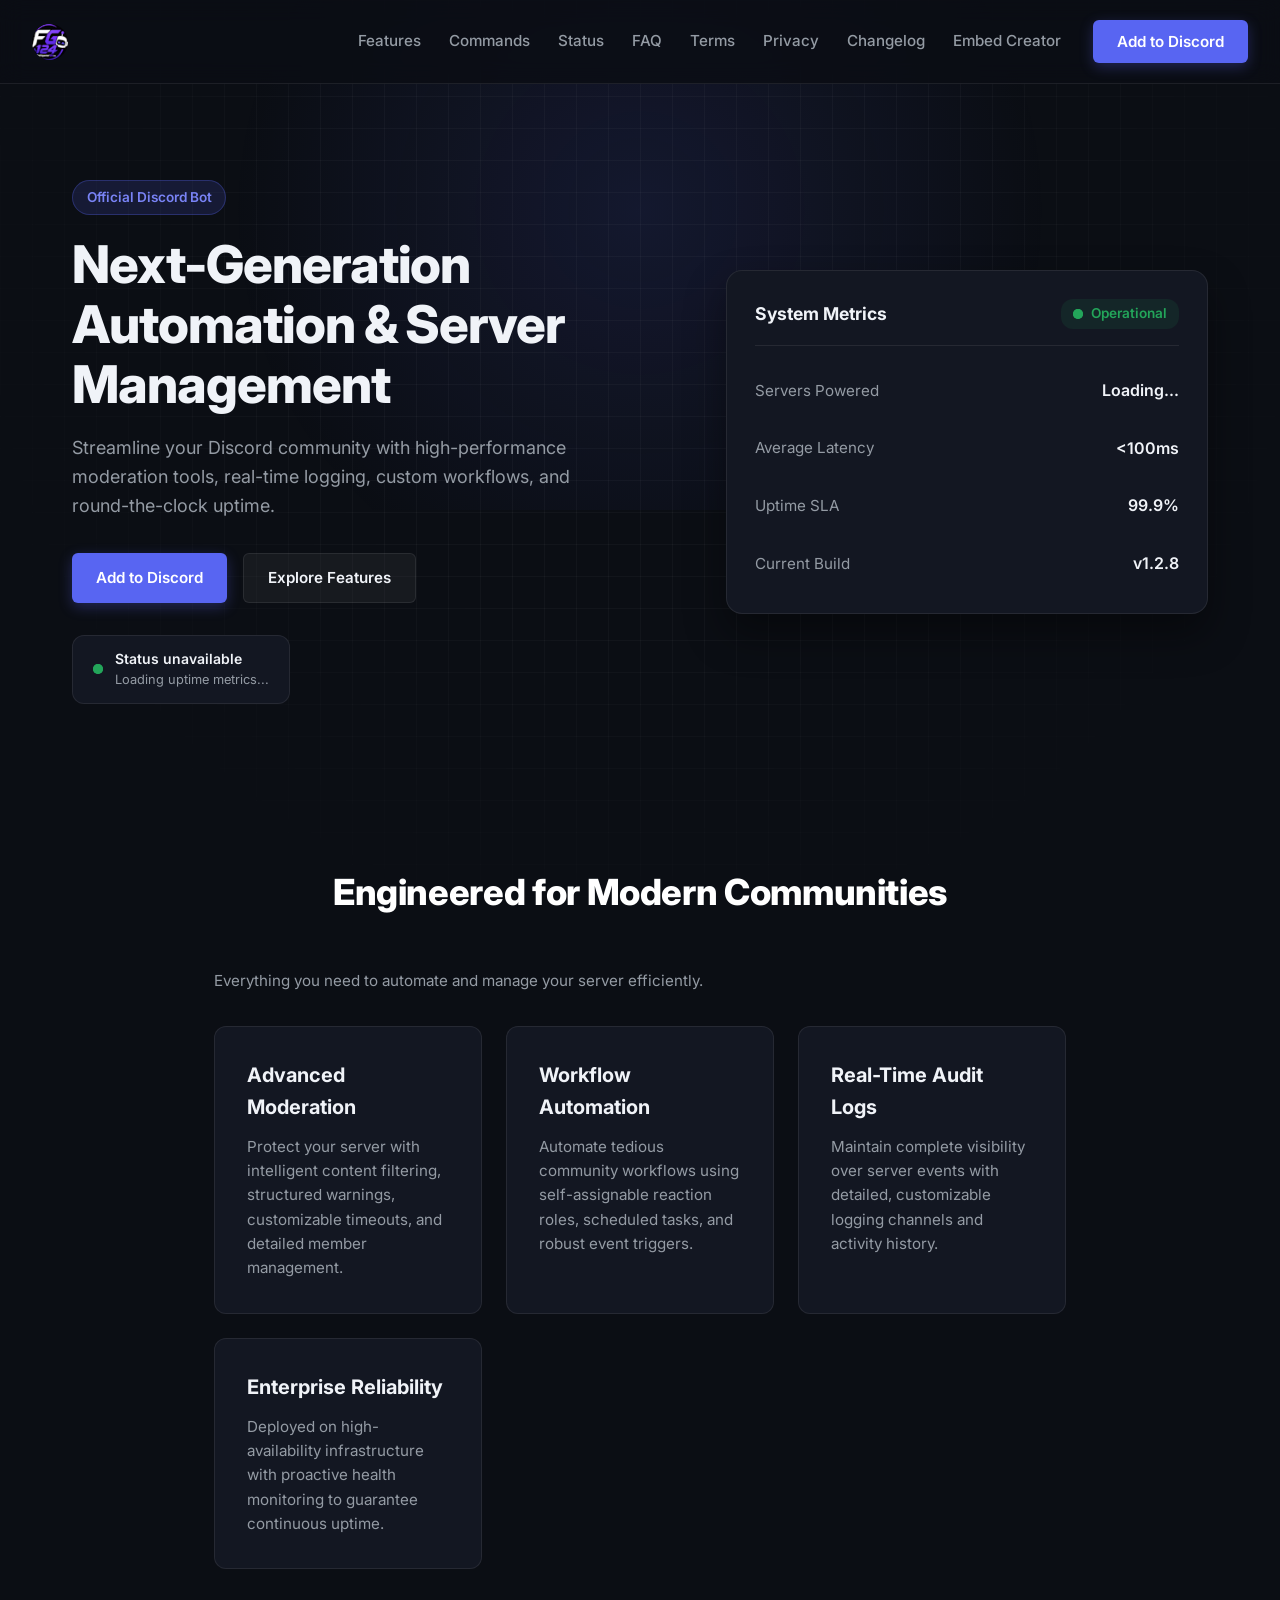
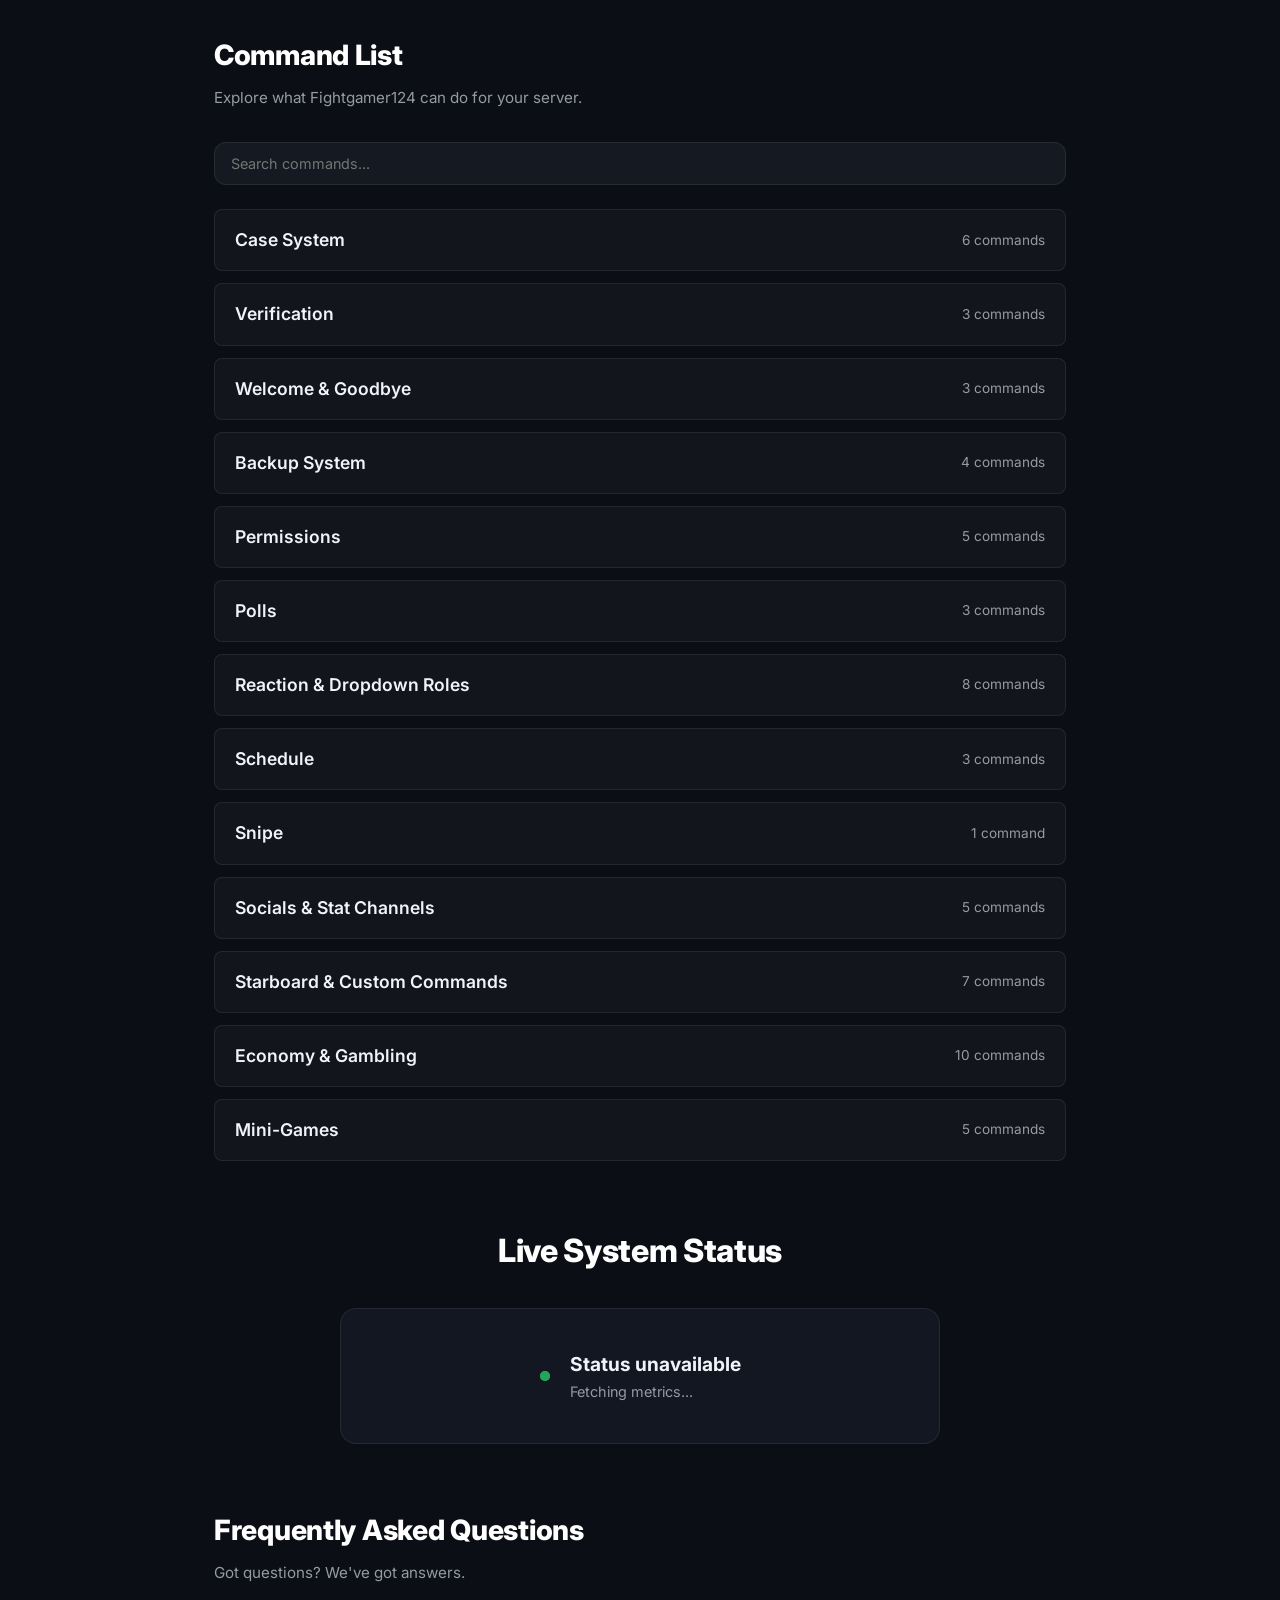
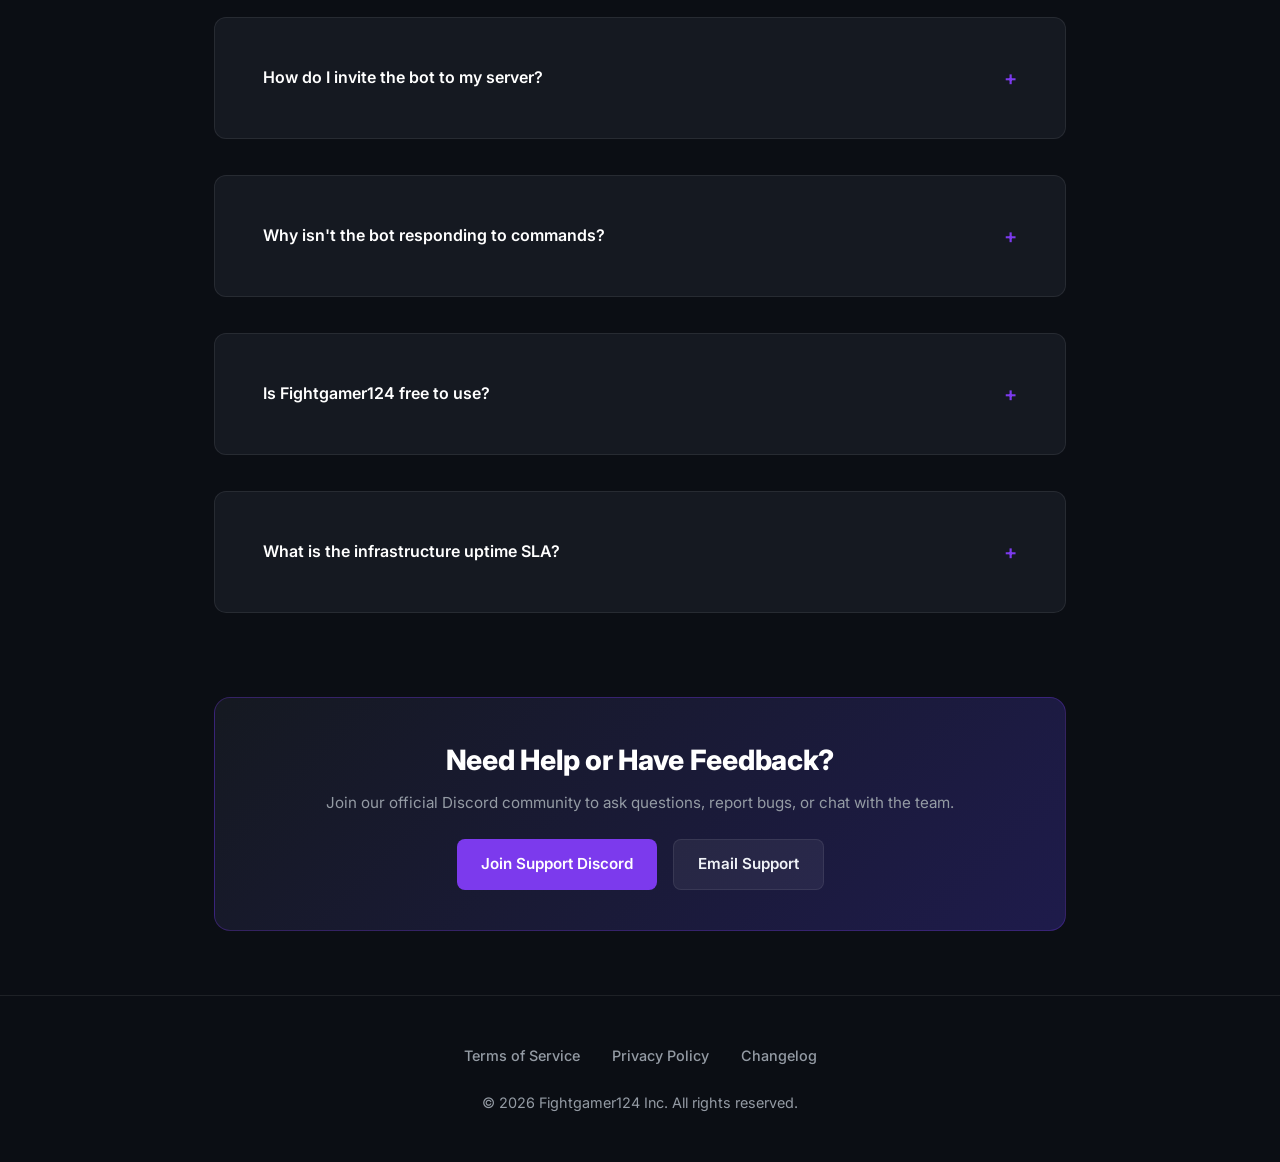
==== commit 30208191: "Update links in index.html to remove file extensions" ====
--- a/index.html
+++ b/index.html
@@ -37,10 +37,10 @@
           <a href="#commands">Commands</a>
           <a href="#status">Status</a>
           <a href="#faq">FAQ</a>
-          <a href="tos.html">Terms</a>
-          <a href="privacy.html">Privacy</a>
-          <a href="update.html">Changelog</a>
-          <a href="embed.html">Embed Creator</a>
+          <a href="tos">Terms</a>
+          <a href="privacy">Privacy</a>
+          <a href="update">Changelog</a>
+          <a href="embed">Embed Creator</a>
         </div>
 
         <button id="inviteTop" class="primary-button">
@@ -642,7 +642,7 @@
         <p class="section-desc" style="margin-bottom: 0;">Join our official Discord community to ask questions, report bugs, or chat with the team.</p>
         
         <div class="support-buttons">
-          <a href="https://discord.gg/your-invite-link" target="_blank" rel="noopener" class="btn btn-primary">
+          <a href="https://discord.gg/RrN9gywwcK" target="_blank" rel="noopener" class="btn btn-primary">
             Join Support Discord
           </a>
           <a href="mailto:Spygaming1245@gmail.com" class="btn btn-secondary">
@@ -691,4 +691,4 @@
 
   <script src="script.js"></script>
 </body>
-</html>+</html>
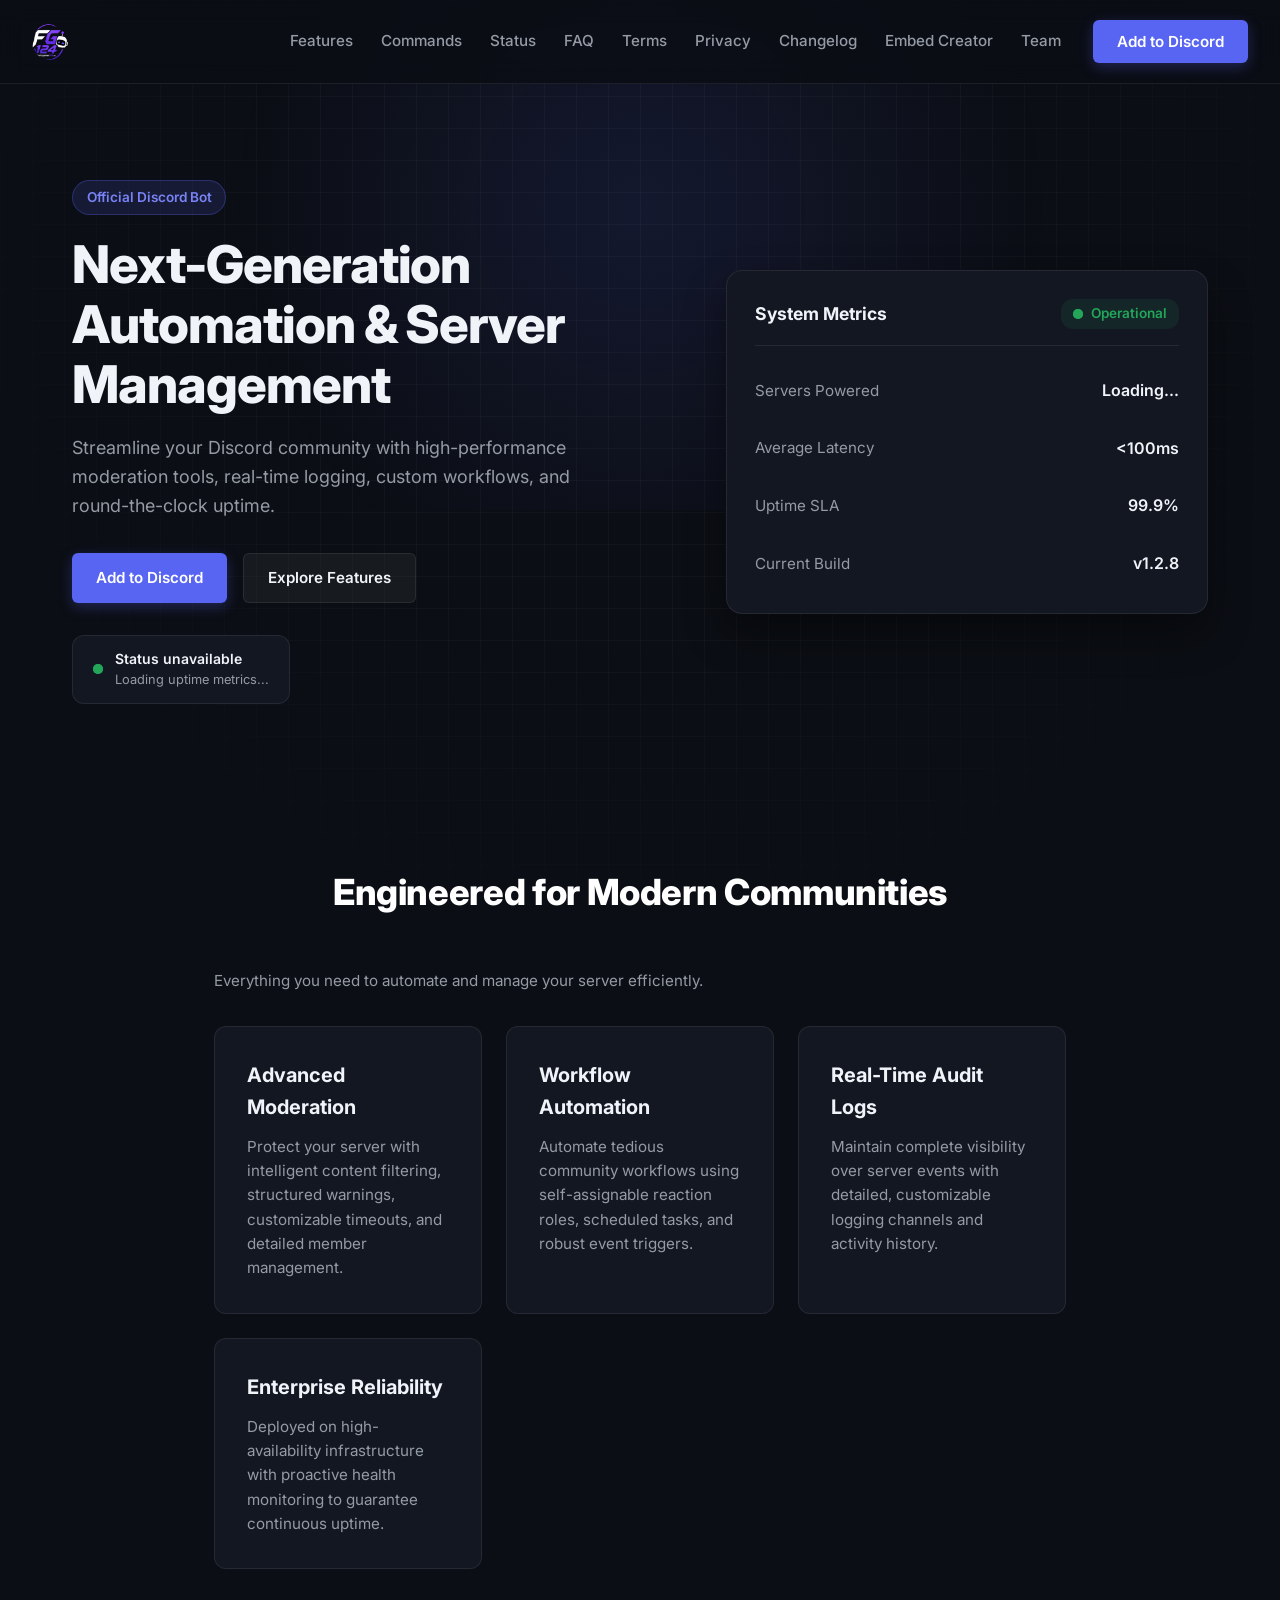
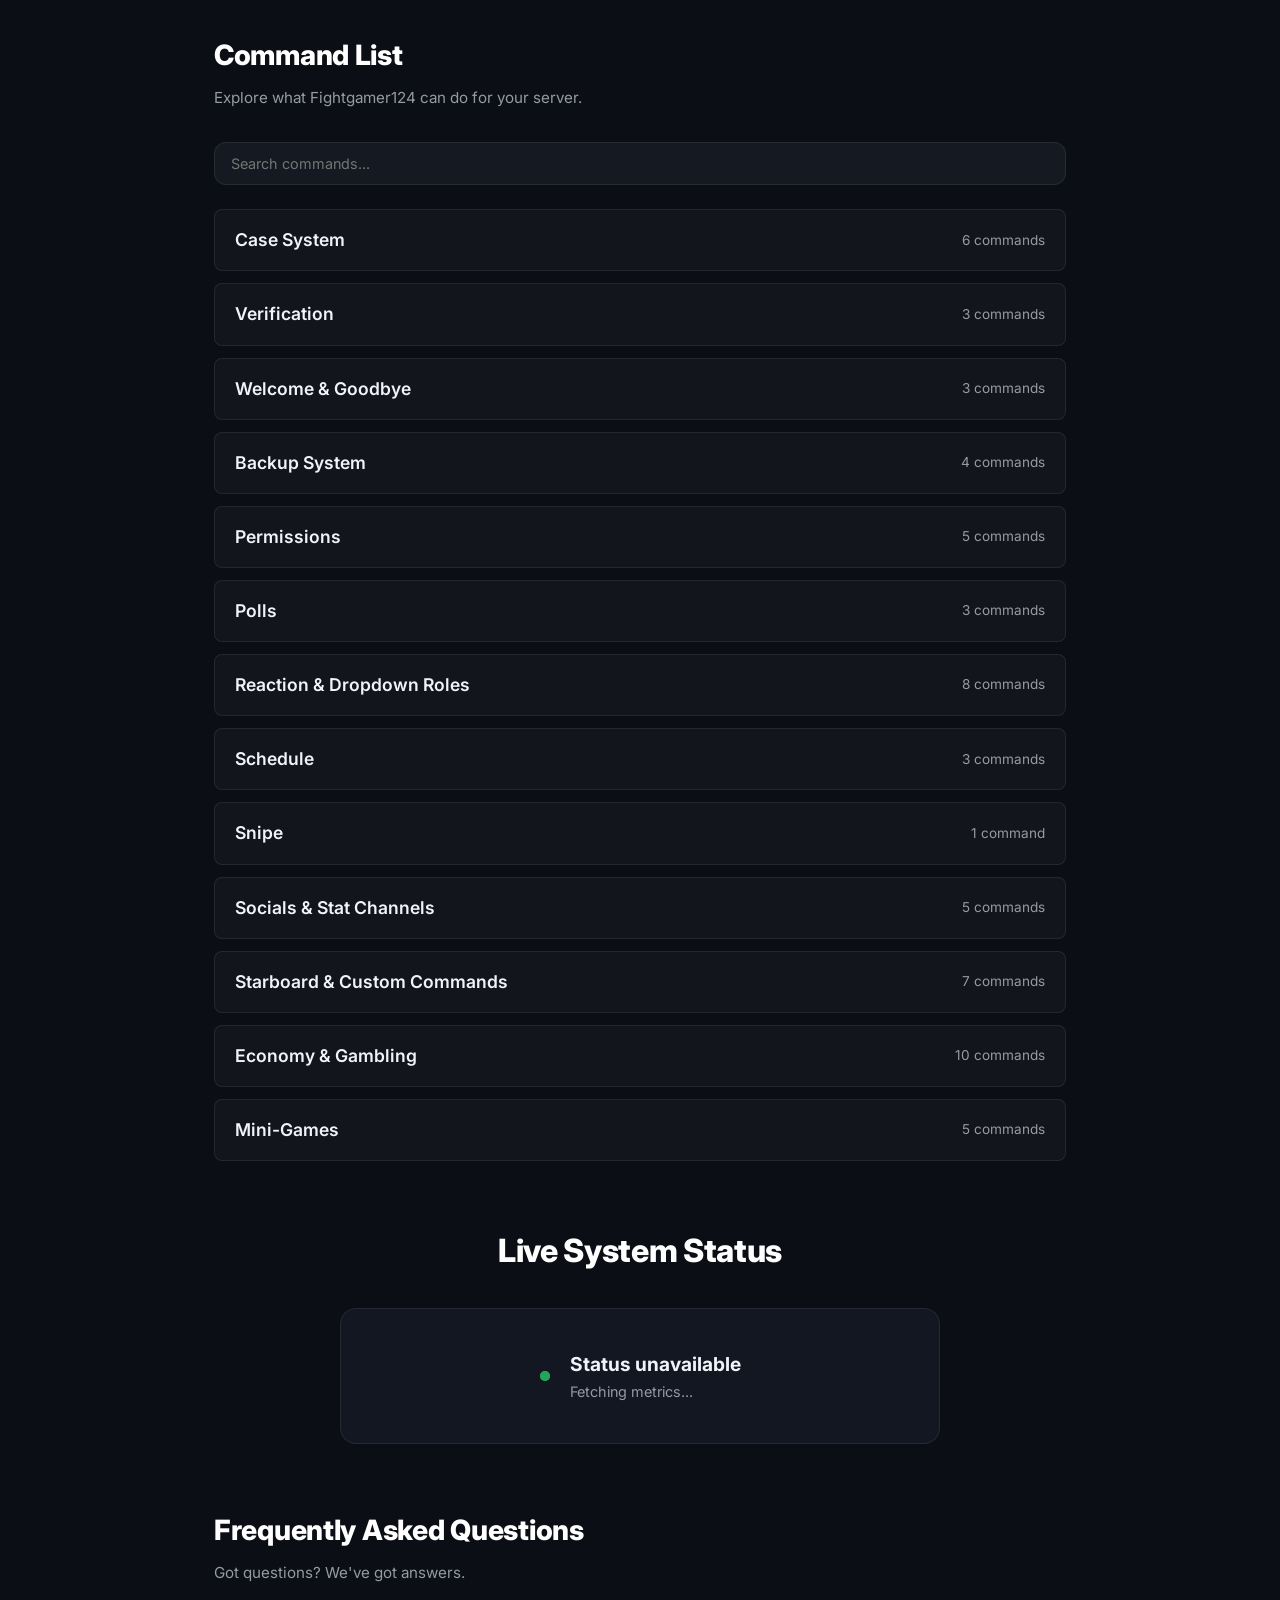
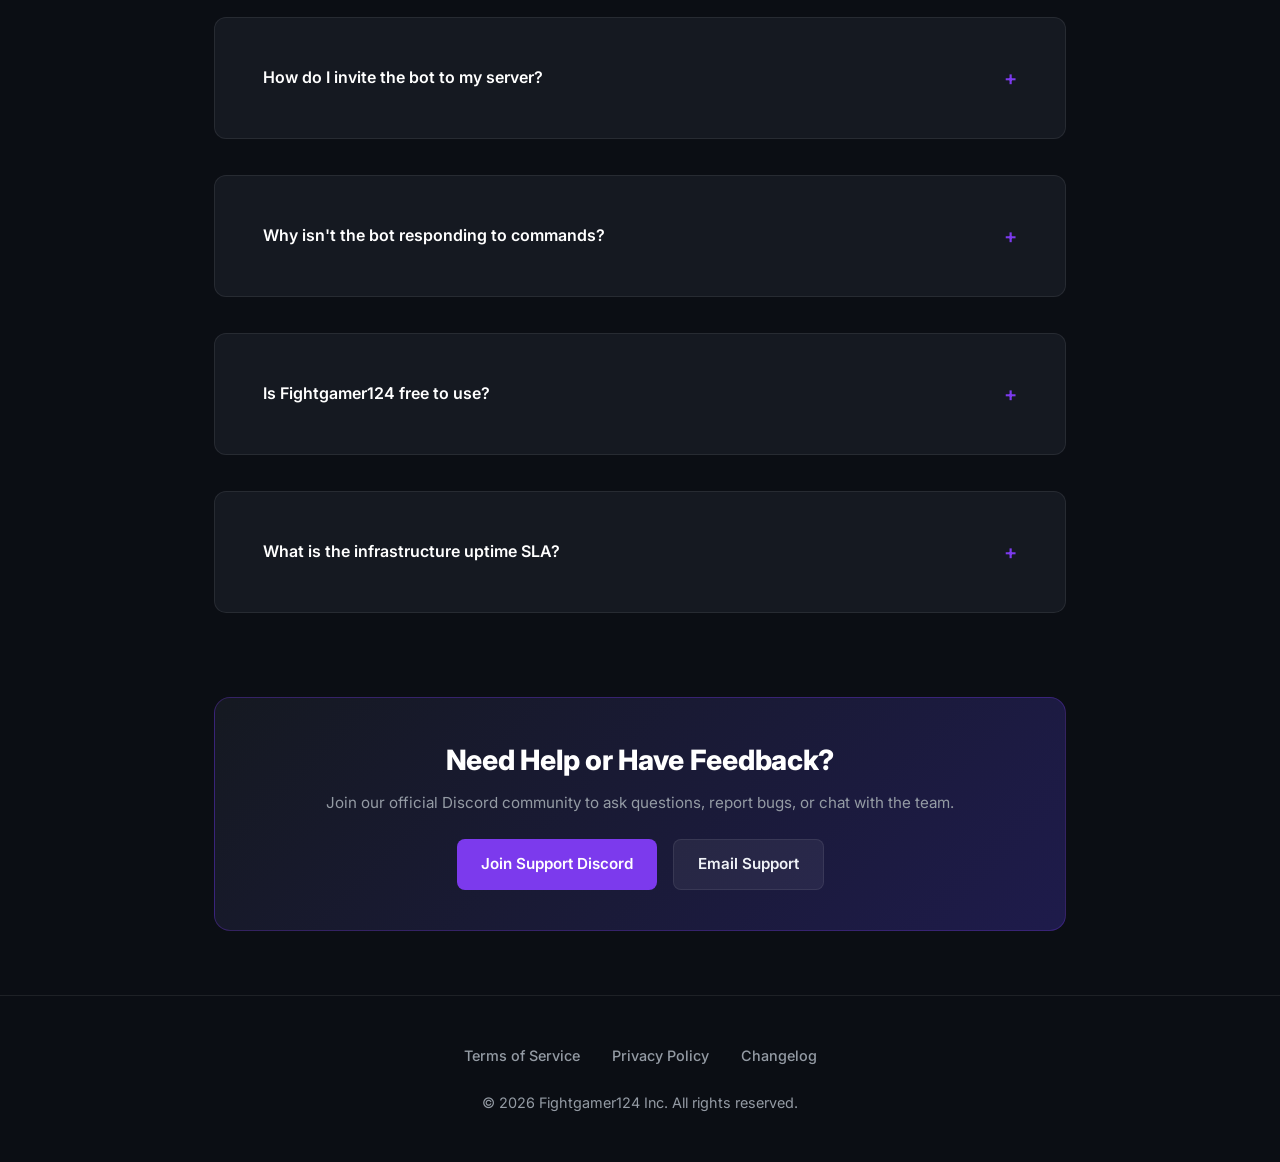
==== commit ef1707df: "Update index.html" ====
--- a/index.html
+++ b/index.html
@@ -41,6 +41,7 @@
           <a href="privacy">Privacy</a>
           <a href="update">Changelog</a>
           <a href="embed">Embed Creator</a>
+          <a href="Team">Team</a>
         </div>
 
         <button id="inviteTop" class="primary-button">
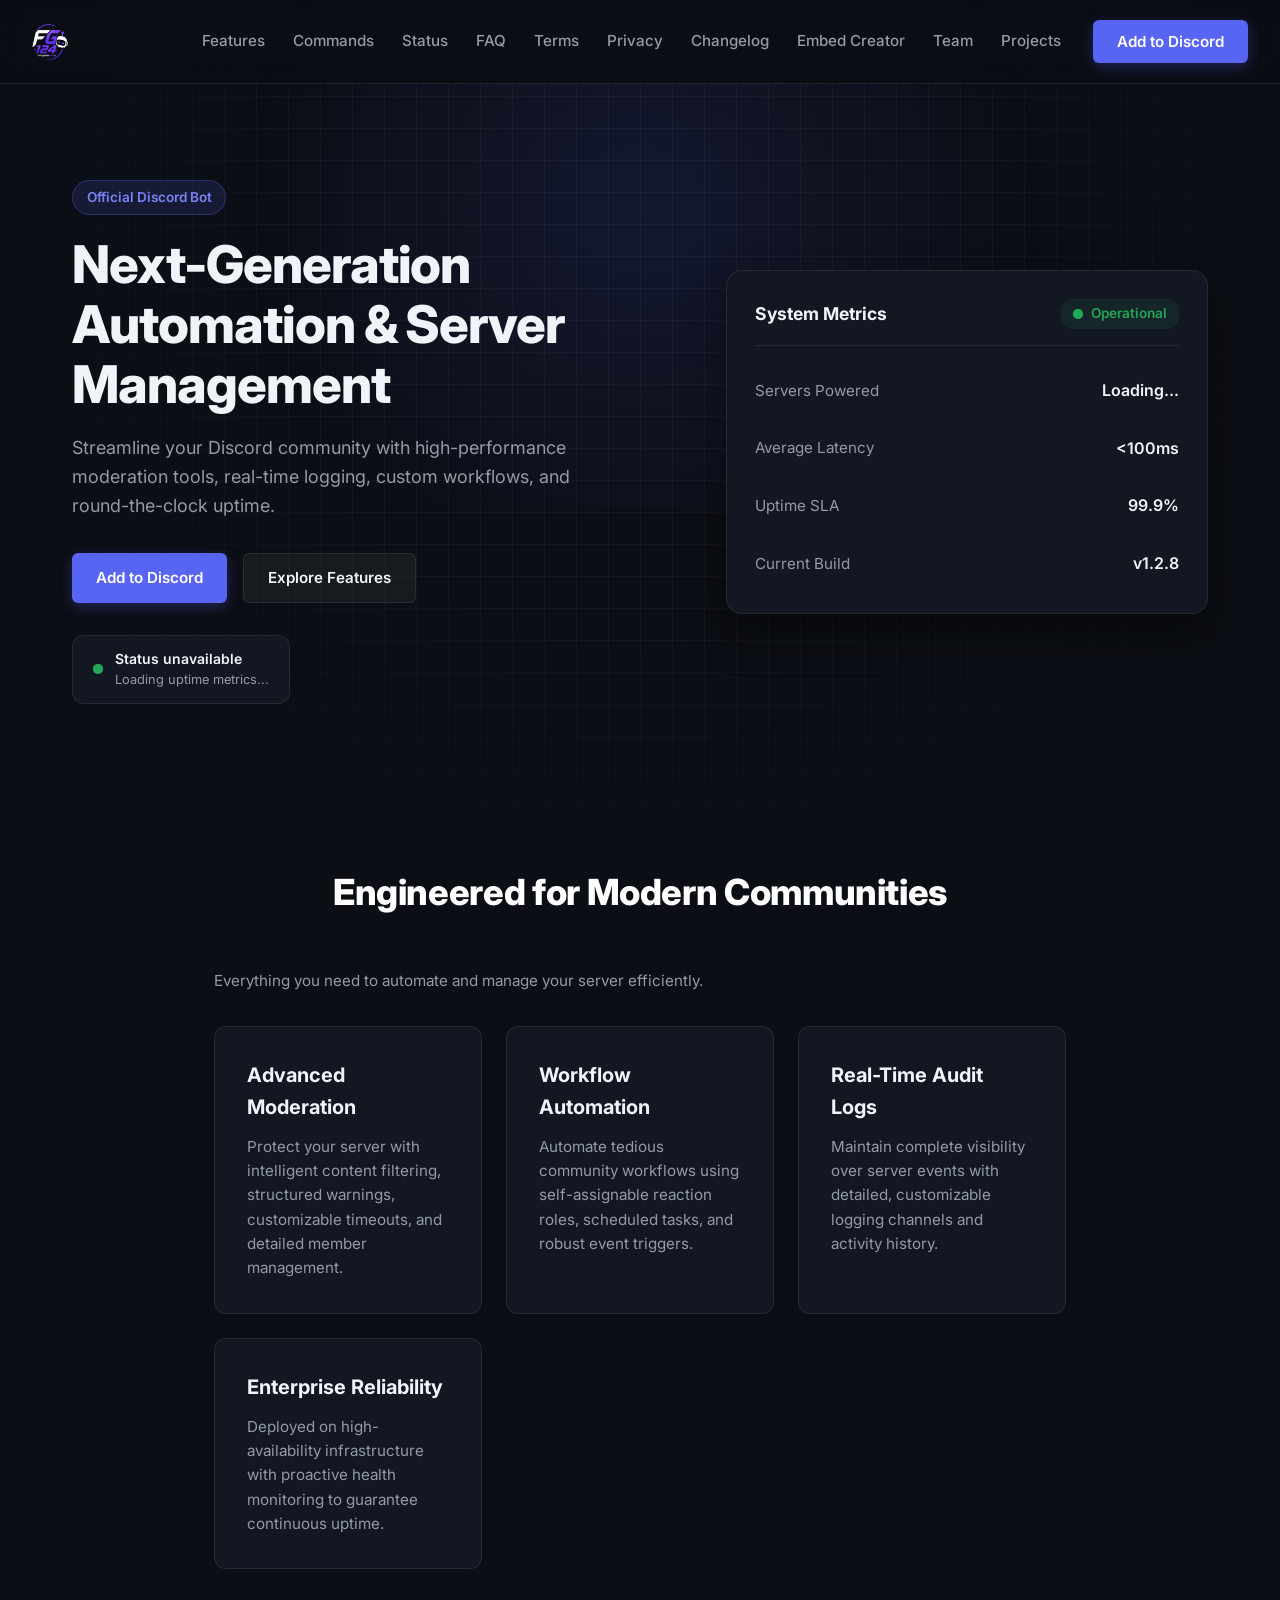
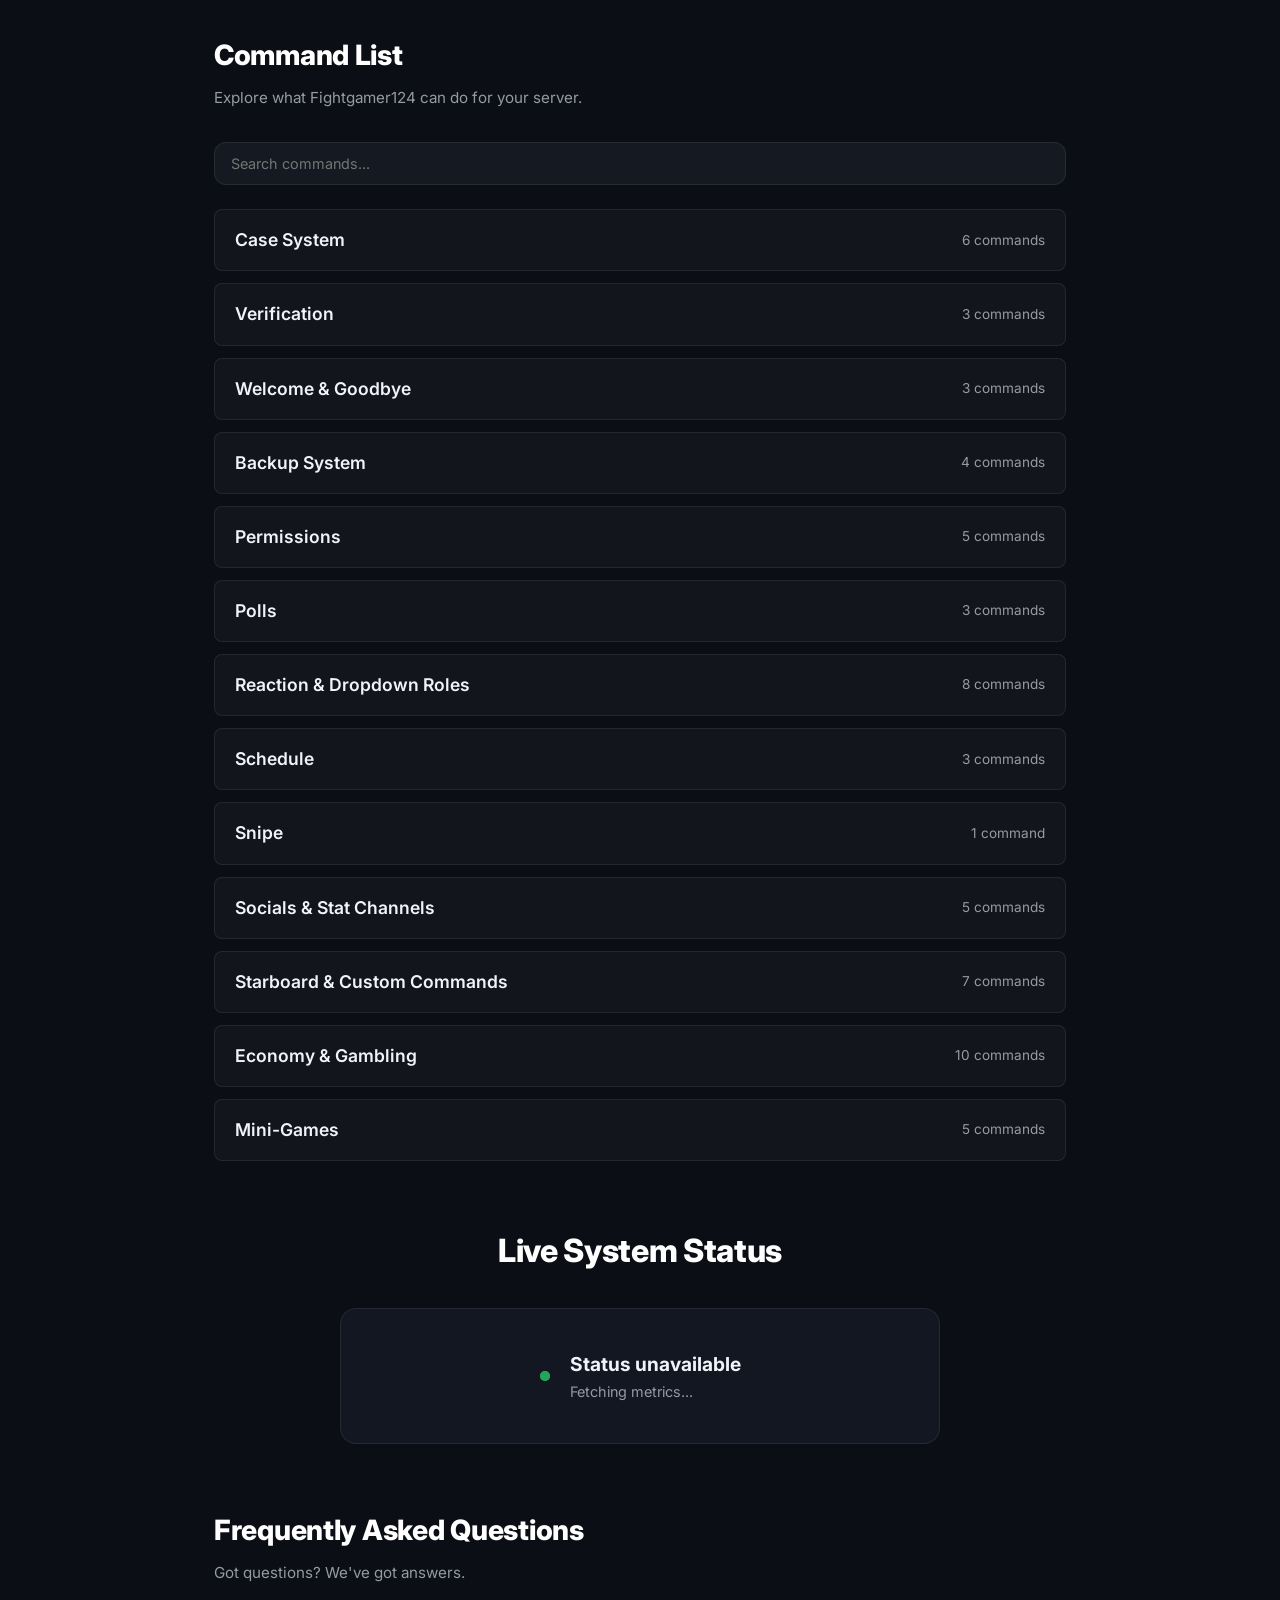
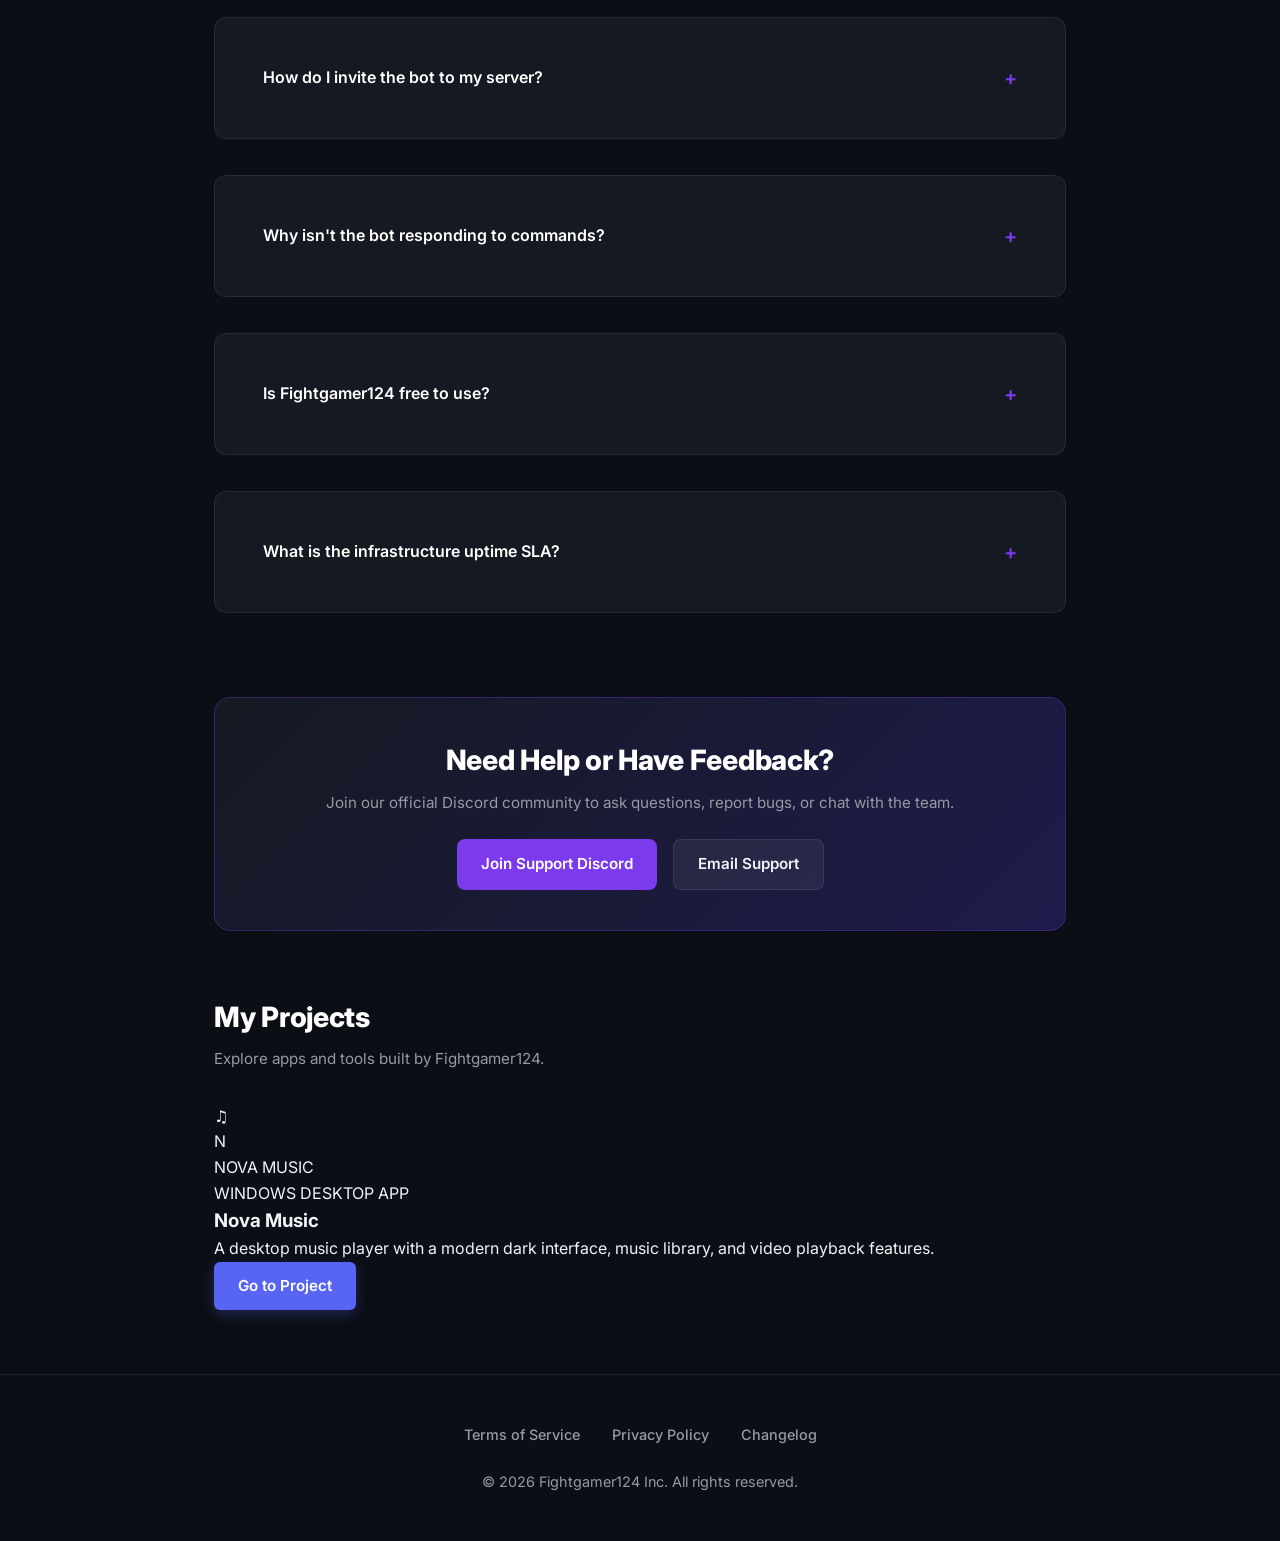
==== commit 190c2d4c: "Add Projects navigation and Nova Music project card" ====
--- a/index.html
+++ b/index.html
@@ -42,6 +42,7 @@
           <a href="update">Changelog</a>
           <a href="embed">Embed Creator</a>
           <a href="Team">Team</a>
+          <a href="projects.html">Projects</a>
         </div>
 
         <button id="inviteTop" class="primary-button">
@@ -652,6 +653,26 @@
         </div>
       </div>
     </section>
+
+    <!-- Projects Preview -->
+    <section id="projects-preview" class="site-section projects-preview">
+      <h2 class="section-title">My Projects</h2>
+      <p class="section-desc">Explore apps and tools built by Fightgamer124.</p>
+      <article class="project-card">
+        <div class="project-art" aria-label="Nova Music artwork">
+          <div class="project-note">♫</div>
+          <div class="project-monogram">N</div>
+          <span>NOVA MUSIC</span>
+        </div>
+        <div class="project-copy">
+          <span class="project-kicker">WINDOWS DESKTOP APP</span>
+          <h3>Nova Music</h3>
+          <p>A desktop music player with a modern dark interface, music library, and video playback features.</p>
+          <a class="primary-button" href="nova-music.html">Go to Project</a>
+        </div>
+      </article>
+    </section>
+
   </main>
 
   <!-- Footer -->
